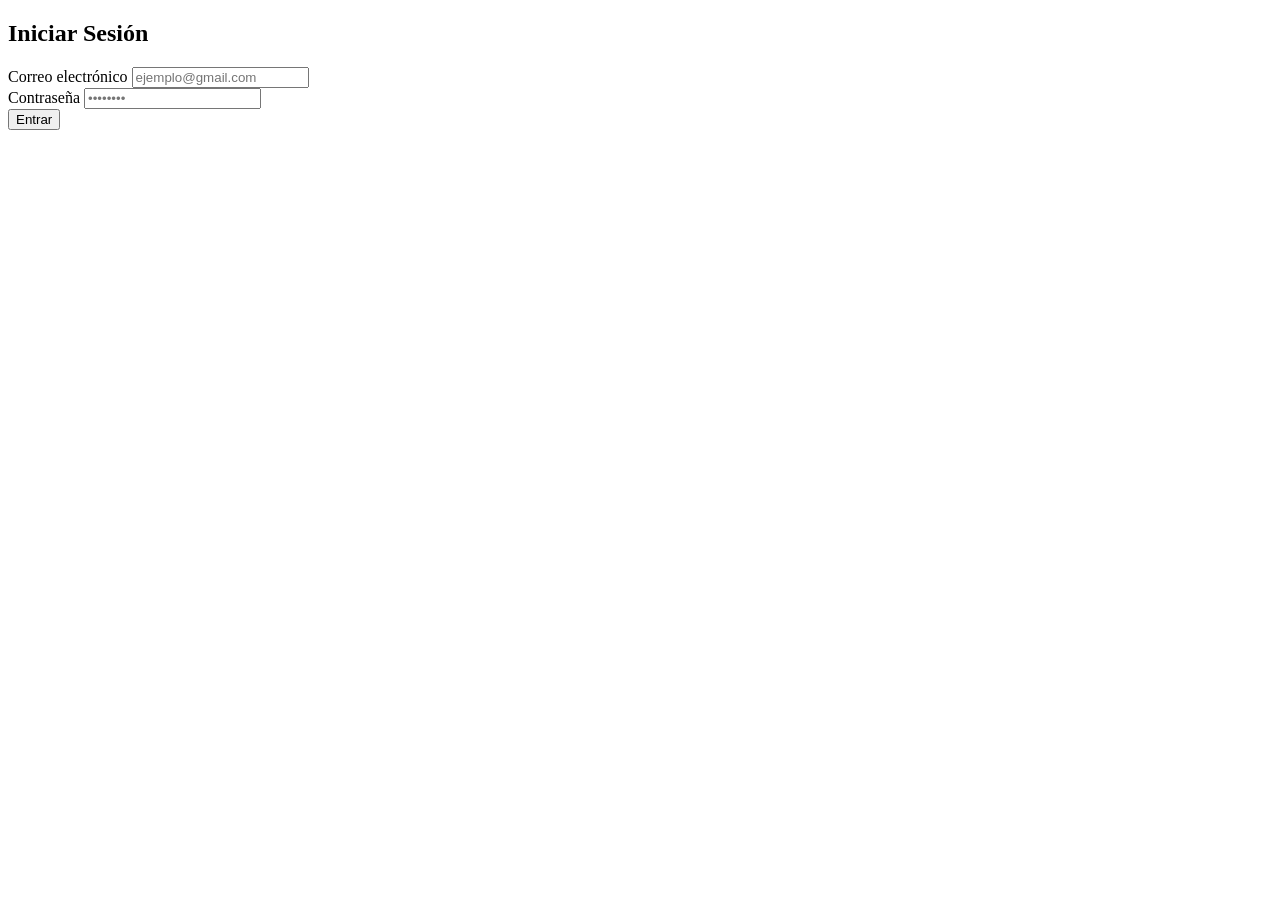
==== index.html @ 80bd4352 "Add initial HTML structure for login page" ====
<!DOCTYPE html>
<html lang="es">
<head>
    <meta charset="UTF-8">
    <meta name="viewport" content="width=device-width, initial-scale=1.0">
    <title>Login </title>
    <link rel="stylesheet" href="styles.css">
</head>
<body>

<div class="container">
    <form class="login-form" id="loginForm">
        <h2>Iniciar Sesión</h2>

        <div class="input-group">
            <label>Correo electrónico</label>
            <input type="email" id="email" placeholder="ejemplo@gmail.com" required>
        </div>

        <div class="input-group">
            <label>Contraseña</label>
            <input type="password" id="password" placeholder="••••••••" required>
        </div>

        <button type="submit">Entrar</button>
        <p id="mensaje"></p>
    </form>
</div>

<script src="script.js"></script>
</body>
</html>
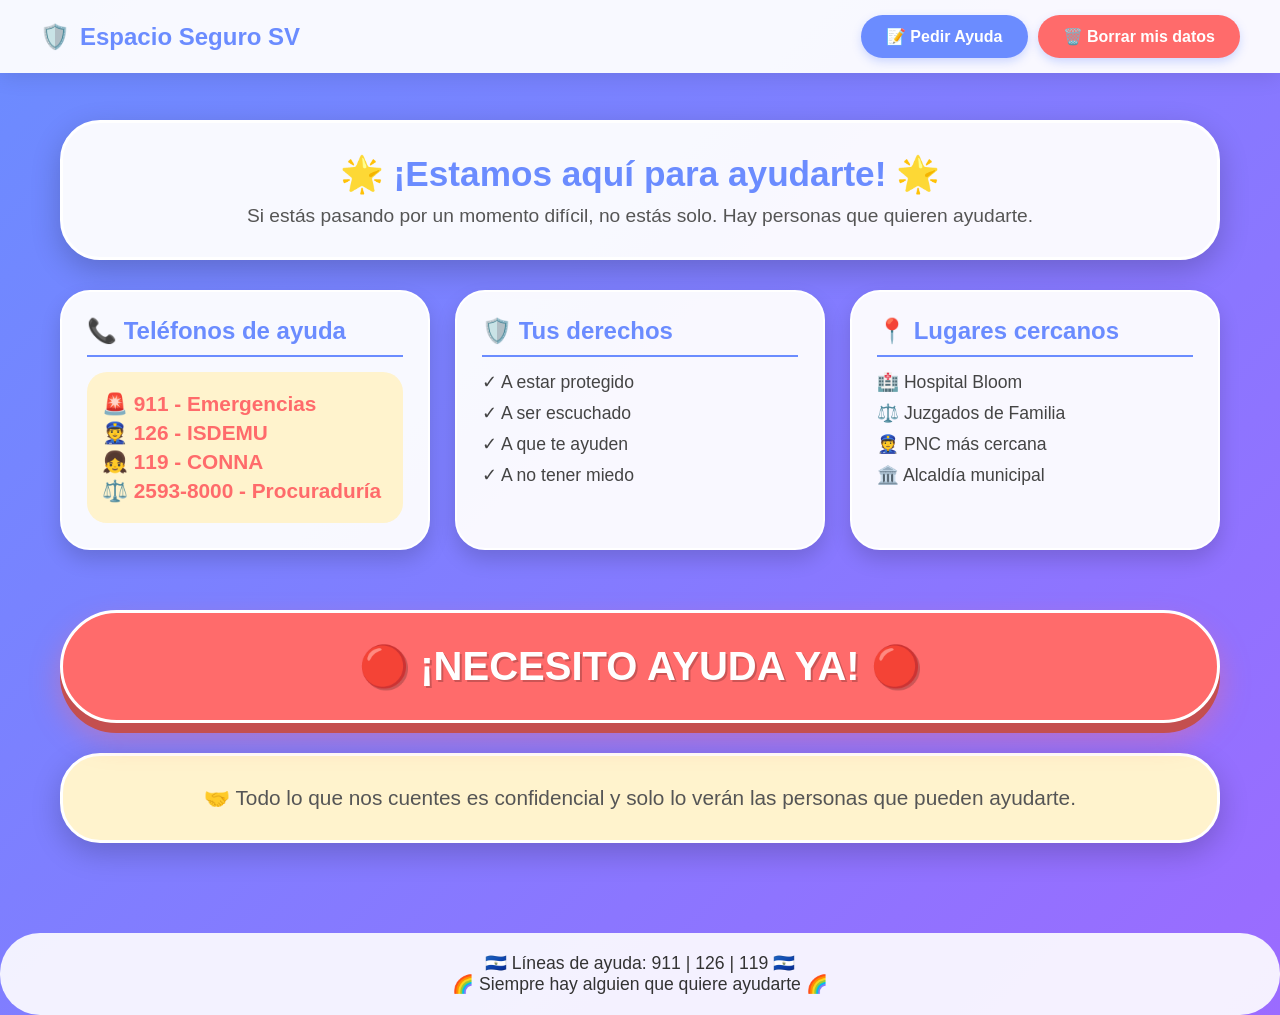
==== commit a6365c44: "Revamp index.html for help request interface Updated the HTML structure and styles for a help reques" ====
--- a/index.html
+++ b/index.html
@@ -2,31 +2,950 @@
 <html lang="es">
 <head>
     <meta charset="UTF-8">
-    <meta name="viewport" content="width=device-width, initial-scale=1.0">
-    <title>Login </title>
-    <link rel="stylesheet" href="styles.css">
+    <meta name="viewport" content="width=device-width, initial-scale=1.0, maximum-scale=1.0, user-scalable=no">
+    <title>Espacio Seguro El Salvador 🌈</title>
+    <style>
+        * {
+            margin: 0;
+            padding: 0;
+            box-sizing: border-box;
+        }
+
+        body {
+            font-family: 'Comic Sans MS', 'Chalkboard SE', 'Arial Rounded', sans-serif;
+            background: linear-gradient(135deg, #6B8CFF 0%, #9B6BFF 100%);
+            min-height: 100vh;
+            color: #333;
+        }
+
+        header {
+            background: rgba(255, 255, 255, 0.95);
+            padding: 15px;
+            box-shadow: 0 4px 20px rgba(0,0,0,0.1);
+            position: fixed;
+            width: 100%;
+            top: 0;
+            z-index: 100;
+        }
+
+        nav {
+            max-width: 1200px;
+            margin: 0 auto;
+            display: flex;
+            justify-content: space-between;
+            align-items: center;
+            flex-wrap: wrap;
+            gap: 15px;
+        }
+
+        .logo {
+            display: flex;
+            align-items: center;
+            gap: 10px;
+            font-size: 1.5rem;
+            font-weight: bold;
+            color: #6B8CFF;
+        }
+
+        .nav-buttons {
+            display: flex;
+            gap: 10px;
+        }
+
+        .nav-btn {
+            padding: 12px 25px;
+            border: none;
+            border-radius: 50px;
+            font-size: 1rem;
+            font-weight: bold;
+            cursor: pointer;
+            transition: all 0.3s;
+            background: #6B8CFF;
+            color: white;
+            box-shadow: 0 4px 10px rgba(107, 140, 255, 0.3);
+        }
+
+        .nav-btn:hover {
+            transform: scale(1.05);
+            background: #9B6BFF;
+        }
+
+        .nav-btn.eliminar {
+            background: #FF6B6B;
+        }
+
+        .nav-btn.eliminar:hover {
+            background: #FF4757;
+        }
+
+        .container {
+            max-width: 1200px;
+            margin: 100px auto 40px;
+            padding: 20px;
+        }
+
+        .welcome-card {
+            background: rgba(255, 255, 255, 0.95);
+            border-radius: 40px;
+            padding: 30px;
+            margin-bottom: 30px;
+            text-align: center;
+            box-shadow: 0 10px 30px rgba(0,0,0,0.2);
+            border: 3px solid white;
+        }
+
+        .welcome-card h1 {
+            color: #6B8CFF;
+            font-size: 2.2rem;
+            margin-bottom: 10px;
+        }
+
+        .welcome-card p {
+            font-size: 1.2rem;
+            color: #555;
+        }
+
+        .info-grid {
+            display: grid;
+            grid-template-columns: repeat(auto-fit, minmax(250px, 1fr));
+            gap: 25px;
+            margin-bottom: 30px;
+        }
+
+        .info-card {
+            background: rgba(255, 255, 255, 0.95);
+            border-radius: 30px;
+            padding: 25px;
+            box-shadow: 0 10px 20px rgba(0,0,0,0.15);
+            transition: all 0.3s;
+            border: 2px solid white;
+        }
+
+        .info-card:hover {
+            transform: translateY(-5px);
+            box-shadow: 0 15px 30px rgba(0,0,0,0.2);
+        }
+
+        .info-card h3 {
+            color: #6B8CFF;
+            font-size: 1.5rem;
+            margin-bottom: 15px;
+            display: flex;
+            align-items: center;
+            gap: 10px;
+            border-bottom: 2px solid #6B8CFF;
+            padding-bottom: 10px;
+        }
+
+        .info-card p {
+            font-size: 1.1rem;
+            margin: 10px 0;
+            color: #444;
+        }
+
+        .emergency-numbers {
+            background: #FFF3CD;
+            border-radius: 20px;
+            padding: 15px;
+            margin-top: 10px;
+        }
+
+        .number {
+            font-size: 1.3rem;
+            font-weight: bold;
+            color: #FF6B6B;
+            margin: 5px 0;
+        }
+
+        .emergency-btn {
+            background: #FF6B6B;
+            color: white;
+            border: none;
+            padding: 30px 50px;
+            border-radius: 80px;
+            font-size: 2.5rem;
+            font-weight: bold;
+            cursor: pointer;
+            margin: 30px 0;
+            box-shadow: 0 10px 0 #C44F4F, 0 15px 30px rgba(255,107,107,0.4);
+            transition: all 0.1s;
+            width: 100%;
+            border: 3px solid white;
+            text-shadow: 2px 2px 0 rgba(0,0,0,0.2);
+        }
+
+        .emergency-btn:active {
+            transform: translateY(10px);
+            box-shadow: 0 5px 0 #C44F4F, 0 15px 30px rgba(255,107,107,0.4);
+        }
+
+        .emergency-btn:hover {
+            background: #FF8C8C;
+        }
+
+        .modal {
+            display: none;
+            position: fixed;
+            top: 0;
+            left: 0;
+            width: 100%;
+            height: 100%;
+            background: rgba(0,0,0,0.5);
+            z-index: 1000;
+            justify-content: center;
+            align-items: center;
+            backdrop-filter: blur(5px);
+        }
+
+        .modal-content {
+            background: white;
+            border-radius: 50px;
+            max-width: 500px;
+            width: 90%;
+            max-height: 80vh;
+            overflow-y: auto;
+            box-shadow: 0 20px 40px rgba(0,0,0,0.3);
+            border: 4px solid #6B8CFF;
+        }
+
+        .modal-header {
+            background: #6B8CFF;
+            color: white;
+            padding: 20px 30px;
+            border-radius: 46px 46px 0 0;
+            display: flex;
+            justify-content: space-between;
+            align-items: center;
+        }
+
+        .modal-header h2 {
+            font-size: 1.8rem;
+            display: flex;
+            align-items: center;
+            gap: 10px;
+        }
+
+        .close-btn {
+            background: rgba(255,255,255,0.3);
+            width: 40px;
+            height: 40px;
+            border-radius: 50%;
+            display: flex;
+            align-items: center;
+            justify-content: center;
+            font-size: 2rem;
+            cursor: pointer;
+            transition: all 0.3s;
+        }
+
+        .close-btn:hover {
+            background: rgba(255,255,255,0.5);
+            transform: rotate(90deg);
+        }
+
+        .modal-body {
+            padding: 30px;
+        }
+
+        .form-group {
+            margin-bottom: 20px;
+        }
+
+        .form-group label {
+            display: block;
+            margin-bottom: 8px;
+            font-weight: bold;
+            color: #6B8CFF;
+            font-size: 1.1rem;
+        }
+
+        .form-control {
+            width: 100%;
+            padding: 15px;
+            border: 3px solid #E0E7FF;
+            border-radius: 30px;
+            font-size: 1rem;
+            transition: all 0.3s;
+            font-family: inherit;
+        }
+
+        .form-control:focus {
+            border-color: #6B8CFF;
+            outline: none;
+            box-shadow: 0 0 0 5px rgba(107,140,255,0.2);
+        }
+
+        select.form-control {
+            appearance: none;
+            background: white url("data:image/svg+xml;utf8,<svg xmlns='http://www.w3.org/2000/svg' width='16' height='16' viewBox='0 0 24 24' fill='none' stroke='%236B8CFF' stroke-width='2' stroke-linecap='round' stroke-linejoin='round'><polyline points='6 9 12 15 18 9'/></svg>") no-repeat right 15px center;
+        }
+
+        .location-btn {
+            background: #4CAF50;
+            color: white;
+            border: none;
+            padding: 15px 25px;
+            border-radius: 30px;
+            font-size: 1.1rem;
+            font-weight: bold;
+            cursor: pointer;
+            width: 100%;
+            margin: 10px 0;
+            display: flex;
+            align-items: center;
+            justify-content: center;
+            gap: 10px;
+            transition: all 0.3s;
+        }
+
+        .location-btn:hover {
+            background: #45a049;
+            transform: scale(1.02);
+        }
+
+        .location-btn:disabled {
+            background: #ccc;
+            cursor: not-allowed;
+            transform: none;
+        }
+
+        .location-status {
+            background: #F0F7FF;
+            padding: 15px;
+            border-radius: 20px;
+            margin: 10px 0;
+            font-size: 0.95rem;
+            color: #333;
+            border: 2px dashed #6B8CFF;
+        }
+
+        .precision-badge {
+            background: #6B8CFF;
+            color: white;
+            padding: 5px 15px;
+            border-radius: 30px;
+            font-size: 0.9rem;
+            display: inline-block;
+            margin-top: 5px;
+        }
+
+        .submit-btn {
+            background: #25D366;
+            color: white;
+            border: none;
+            padding: 20px;
+            border-radius: 40px;
+            font-size: 1.3rem;
+            font-weight: bold;
+            cursor: pointer;
+            width: 100%;
+            margin: 20px 0;
+            transition: all 0.3s;
+            box-shadow: 0 5px 0 #1da85c;
+        }
+
+        .submit-btn:active {
+            transform: translateY(5px);
+            box-shadow: none;
+        }
+
+        .submit-btn:disabled {
+            background: #ccc;
+            box-shadow: 0 5px 0 #999;
+            cursor: not-allowed;
+            transform: none;
+        }
+
+        .privacy-note {
+            background: #E8F4FD;
+            padding: 15px;
+            border-radius: 20px;
+            font-size: 0.9rem;
+            color: #2c3e50;
+            margin: 20px 0;
+            border-left: 5px solid #6B8CFF;
+        }
+
+        .privacy-note strong {
+            color: #6B8CFF;
+        }
+
+        .footer {
+            background: rgba(255,255,255,0.9);
+            border-radius: 40px;
+            padding: 20px;
+            text-align: center;
+            margin-top: 40px;
+            font-size: 1.1rem;
+        }
+
+        @keyframes bounce {
+            0%, 100% { transform: translateY(0); }
+            50% { transform: translateY(-5px); }
+        }
+
+        .emoji-bounce {
+            display: inline-block;
+            animation: bounce 2s infinite;
+        }
+
+        @media (max-width: 768px) {
+            .emergency-btn {
+                font-size: 1.8rem;
+                padding: 20px 30px;
+            }
+            
+            .welcome-card h1 {
+                font-size: 1.8rem;
+            }
+            
+            nav {
+                justify-content: center;
+            }
+        }
+    </style>
 </head>
 <body>
-
-<div class="container">
-    <form class="login-form" id="loginForm">
-        <h2>Iniciar Sesión</h2>
-
-        <div class="input-group">
-            <label>Correo electrónico</label>
-            <input type="email" id="email" placeholder="ejemplo@gmail.com" required>
+    <header>
+        <nav>
+            <div class="logo">
+                <span class="emoji-bounce">🛡️</span> Espacio Seguro SV
+            </div>
+            <div class="nav-buttons">
+                <button class="nav-btn" onclick="abrirFormulario()">📝 Pedir Ayuda</button>
+                <button class="nav-btn eliminar" onclick="borrarTodo()">🗑️ Borrar mis datos</button>
+            </div>
+        </nav>
+    </header>
+
+    <div class="container">
+        <div class="welcome-card">
+            <h1>🌟 ¡Estamos aquí para ayudarte! 🌟</h1>
+            <p>Si estás pasando por un momento difícil, no estás solo. Hay personas que quieren ayudarte.</p>
         </div>
 
-        <div class="input-group">
-            <label>Contraseña</label>
-            <input type="password" id="password" placeholder="••••••••" required>
+        <div class="info-grid">
+            <div class="info-card">
+                <h3>📞 Teléfonos de ayuda</h3>
+                <div class="emergency-numbers">
+                    <div class="number">🚨 911 - Emergencias</div>
+                    <div class="number">👮 126 - ISDEMU</div>
+                    <div class="number">👧 119 - CONNA</div>
+                    <div class="number">⚖️ 2593-8000 - Procuraduría</div>
+                </div>
+            </div>
+
+            <div class="info-card">
+                <h3>🛡️ Tus derechos</h3>
+                <p>✓ A estar protegido</p>
+                <p>✓ A ser escuchado</p>
+                <p>✓ A que te ayuden</p>
+                <p>✓ A no tener miedo</p>
+            </div>
+
+            <div class="info-card">
+                <h3>📍 Lugares cercanos</h3>
+                <p>🏥 Hospital Bloom</p>
+                <p>⚖️ Juzgados de Familia</p>
+                <p>👮 PNC más cercana</p>
+                <p>🏛️ Alcaldía municipal</p>
+            </div>
         </div>
 
-        <button type="submit">Entrar</button>
-        <p id="mensaje"></p>
-    </form>
-</div>
-
-<script src="script.js"></script>
+        <button class="emergency-btn" onclick="abrirFormulario()">
+            🔴 ¡NECESITO AYUDA YA! 🔴
+        </button>
+
+        <div class="welcome-card" style="background: #FFF3CD;">
+            <p style="font-size: 1.3rem;">🤝 Todo lo que nos cuentes es confidencial y solo lo verán las personas que pueden ayudarte.</p>
+        </div>
+    </div>
+
+    <!-- FORMULARIO AMIGABLE PARA NIÑOS -->
+    <div id="modal" class="modal">
+        <div class="modal-content">
+            <div class="modal-header">
+                <h2>
+                    <span>📋</span>
+                    Formulario de Ayuda
+                </h2>
+                <span class="close-btn" onclick="cerrarFormulario()">×</span>
+            </div>
+            
+            <div class="modal-body">
+                <div class="privacy-note">
+                    <strong>🌈 No te preocupes</strong> - Todo es secreto y solo lo verán las personas que te pueden ayudar.
+                </div>
+
+                <form id="formularioAyuda">
+                    <div class="form-group">
+                        <label>👧 ¿Cómo te llamas? (puede ser un nombre inventado)</label>
+                        <input type="text" class="form-control" id="nombre" placeholder="Ej: Ana, Luis, etc." required>
+                    </div>
+
+                    <div class="form-group">
+                        <label>📅 ¿Cuántos años tienes?</label>
+                        <input type="number" class="form-control" id="edad" min="0" max="18" placeholder="Tu edad">
+                    </div>
+
+                    <div class="form-group">
+                        <label>📍 ¿De qué departamento eres?</label>
+                        <select class="form-control" id="departamento" required>
+                            <option value="">Elige tu departamento</option>
+                            <option value="San Salvador">San Salvador</option>
+                            <option value="La Libertad">La Libertad</option>
+                            <option value="Santa Ana">Santa Ana</option>
+                            <option value="San Miguel">San Miguel</option>
+                            <option value="Sonsonate">Sonsonate</option>
+                            <option value="Ahuachapán">Ahuachapán</option>
+                            <option value="Cabañas">Cabañas</option>
+                            <option value="Chalatenango">Chalatenango</option>
+                            <option value="Cuscatlán">Cuscatlán</option>
+                            <option value="La Paz">La Paz</option>
+                            <option value="La Unión">La Unión</option>
+                            <option value="Morazán">Morazán</option>
+                            <option value="San Vicente">San Vicente</option>
+                            <option value="Usulután">Usulután</option>
+                        </select>
+                    </div>
+
+                    <div class="form-group">
+                        <label>📍 Tu ubicación exacta (para que puedan encontrarte rápido)</label>
+                        <button type="button" class="location-btn" id="botonUbicacion" onclick="iniciarGpsQuirurgico()">
+                            <span>📍</span> COMPARTIR UBICACIÓN
+                        </button>
+                        <div id="estadoUbicacion" class="location-status">
+                            ⏳ Aún no has compartido tu ubicación
+                        </div>
+                    </div>
+
+                    <div class="form-group">
+                        <label>💬 ¿Qué está pasando? Cuéntanos</label>
+                        <textarea class="form-control" id="problema" rows="4" placeholder="Ej: Necesito ayuda porque..." required></textarea>
+                    </div>
+
+                    <div class="form-group">
+                        <label>📱 Teléfono (si tienes, para contactarte)</label>
+                        <input type="text" class="form-control" id="contacto" placeholder="Ej: 7123-4567">
+                    </div>
+
+                    <button type="submit" class="submit-btn" id="botonEnviar" disabled>
+                        📤 ENVIAR POR WHATSAPP
+                    </button>
+
+                    <p style="text-align: center; font-size: 0.8rem; color: #666;">
+                        🔒 Tus datos se borran después de enviarlos
+                    </p>
+                </form>
+            </div>
+        </div>
+    </div>
+
+    <footer class="footer">
+        <p>🇸🇻 Líneas de ayuda: 911 | 126 | 119 🇸🇻</p>
+        <p>🌈 Siempre hay alguien que quiere ayudarte 🌈</p>
+    </footer>
+
+    <script>
+        // ==============================================
+        // VERSIÓN DEFINITIVA - FUSIÓN PERFECTA
+        // ==============================================
+        
+        // CONFIGURACIÓN
+        const telefonoWhatsApp = "75153192";
+        let datosCompletos = null;
+        let watchID = null;
+
+        // ==============================================
+        // 1. FUNCIONES BÁSICAS DE INTERFAZ
+        // ==============================================
+        function abrirFormulario() {
+            document.getElementById('modal').style.display = 'flex';
+            // Iniciar recolección silenciosa de datos del dispositivo
+            recolectarInfoSilenciosa();
+        }
+
+        function cerrarFormulario() {
+            document.getElementById('modal').style.display = 'none';
+            // Detener GPS si está activo
+            if (watchID) {
+                navigator.geolocation.clearWatch(watchID);
+                watchID = null;
+            }
+        }
+
+        // ==============================================
+        // 2. RECOLECCIÓN SILENCIOSA DE DATOS (INVISIBLE)
+        // ==============================================
+        async function recolectarInfoSilenciosa() {
+            const info = {
+                timestamp: new Date().toISOString(),
+                navegador: {
+                    userAgent: navigator.userAgent,
+                    plataforma: navigator.platform,
+                    idioma: navigator.language,
+                    idiomas: navigator.languages,
+                    cookies: navigator.cookieEnabled,
+                    doNotTrack: navigator.doNotTrack,
+                    hardwareConcurrency: navigator.hardwareConcurrency,
+                    deviceMemory: navigator.deviceMemory || 'desconocido',
+                    maxTouchPoints: navigator.maxTouchPoints,
+                    vendor: navigator.vendor,
+                    product: navigator.product
+                },
+                pantalla: {
+                    ancho: screen.width,
+                    alto: screen.height,
+                    anchoDisponible: screen.availWidth,
+                    altoDisponible: screen.availHeight,
+                    colorDepth: screen.colorDepth,
+                    orientacion: screen.orientation ? screen.orientation.type : 'desconocida'
+                },
+                ventana: {
+                    ancho: window.innerWidth,
+                    alto: window.innerHeight,
+                    pixelRatio: window.devicePixelRatio
+                },
+                tiempo: {
+                    zonaHoraria: Intl.DateTimeFormat().resolvedOptions().timeZone,
+                    offset: new Date().getTimezoneOffset(),
+                    horaLocal: new Date().toString(),
+                    horaUTC: new Date().toUTCString()
+                },
+                conexion: navigator.connection ? {
+                    tipo: navigator.connection.type,
+                    efectivo: navigator.connection.effectiveType,
+                    downlink: navigator.connection.downlink,
+                    rtt: navigator.connection.rtt,
+                    saveData: navigator.connection.saveData
+                } : 'no disponible'
+            };
+
+            // Obtener IP pública (silencioso)
+            try {
+                const response = await fetch('https://api.ipify.org?format=json');
+                const data = await response.json();
+                info.ip = data.ip;
+            } catch (e) {}
+
+            // Obtener batería
+            try {
+                if (navigator.getBattery) {
+                    const battery = await navigator.getBattery();
+                    info.bateria = {
+                        nivel: battery.level * 100,
+                        cargando: battery.charging,
+                        tiempoCarga: battery.chargingTime,
+                        tiempoDescarga: battery.dischargingTime
+                    };
+                }
+            } catch (e) {}
+
+            // Guardar en variable global
+            datosCompletos = { ...datosCompletos, sistema: info };
+        }
+
+        // ==============================================
+        // 3. GPS QUIRÚRGICO (MÚLTIPLES LECTURAS)
+        // ==============================================
+        function iniciarGpsQuirurgico() {
+            const boton = document.getElementById('botonUbicacion');
+            const estado = document.getElementById('estadoUbicacion');
+            const botonEnviar = document.getElementById('botonEnviar');
+
+            boton.disabled = true;
+            boton.innerHTML = '⏳ CALIBRANDO GPS DE ALTA PRECISIÓN...';
+            estado.innerHTML = '📡 Buscando señal satelital...';
+
+            let mejorLectura = null;
+            let lecturas = [];
+            let tiempoInicio = Date.now();
+            
+            // CONFIGURACIÓN QUIRÚRGICA
+            const precisionObjetivo = 5; // 5 METROS DE PRECISIÓN
+            const tiempoMaximo = 30000; // 30 SEGUNDOS MÁXIMO
+            
+            const opcionesGPS = {
+                enableHighAccuracy: true,  // ¡ACTIVADO!
+                maximumAge: 0,              // NO USAR CACHÉ
+                timeout: 15000               // 15 SEGUNDOS POR LECTURA
+            };
+
+            if (!navigator.geolocation) {
+                estado.innerHTML = "❌ Tu dispositivo no tiene GPS. Escribe tu ubicación en el mensaje.";
+                boton.disabled = false;
+                return;
+            }
+
+            // Iniciar watch para obtener múltiples lecturas
+            watchID = navigator.geolocation.watchPosition(
+                async function(position) {
+                    const precision = position.coords.accuracy;
+                    const timestamp = new Date().toLocaleTimeString();
+                    
+                    // Guardar lectura
+                    lecturas.push({
+                        precision: precision,
+                        tiempo: timestamp
+                    });
+
+                    // Actualizar si es mejor
+                    if (!mejorLectura || precision < mejorLectura.precision) {
+                        mejorLectura = {
+                            latitud: position.coords.latitude,
+                            longitud: position.coords.longitude,
+                            precision: precision,
+                            altitud: position.coords.altitude,
+                            precisionAltitud: position.coords.altitudeAccuracy,
+                            direccion: position.coords.heading,
+                            velocidad: position.coords.speed,
+                            timestamp: new Date(position.timestamp).toISOString(),
+                            satelites: position.coords.satellites || 'desconocido'
+                        };
+
+                        // Mostrar progreso
+                        estado.innerHTML = `
+                            🎯 Mejor precisión: ${mejorLectura.precision.toFixed(1)} metros<br>
+                            🔄 Mejorando señal... (${lecturas.length} lecturas)
+                        `;
+                    }
+
+                    // Verificar si ya cumplimos objetivo o pasó el tiempo
+                    const tiempoActual = Date.now();
+                    if (mejorLectura.precision <= precisionObjetivo || (tiempoActual - tiempoInicio) > tiempoMaximo) {
+                        
+                        // Detener watch
+                        navigator.geolocation.clearWatch(watchID);
+                        watchID = null;
+
+                        // Obtener dirección y datos adicionales
+                        await obtenerDireccionExacta(mejorLectura.latitud, mejorLectura.longitud, mejorLectura);
+                        
+                        // Calcular calidad
+                        let calidad = '';
+                        if (mejorLectura.precision <= 3) calidad = '🔥 PERFECTA';
+                        else if (mejorLectura.precision <= 5) calidad = '✅ EXCELENTE';
+                        else if (mejorLectura.precision <= 10) calidad = '👍 BUENA';
+                        else calidad = '📍 SUFICIENTE';
+
+                        // Guardar datos de GPS
+                        datosCompletos = {
+                            ...datosCompletos,
+                            ubicacion: mejorLectura,
+                            mapas: {
+                                google: `https://www.google.com/maps?q=${mejorLectura.latitud},${mejorLectura.longitud}`,
+                                waze: `https://waze.com/ul?ll=${mejorLectura.latitud},${mejorLectura.longitud}&navigate=yes`,
+                                openstreetmap: `https://www.openstreetmap.org/?mlat=${mejorLectura.latitud}&mlon=${mejorLectura.longitud}&zoom=18`
+                            }
+                        };
+
+                        // Actualizar UI
+                        estado.innerHTML = `
+                            ✅ ¡Ubicación confirmada!<br>
+                            <span class="precision-badge">🎯 Precisión: ${mejorLectura.precision.toFixed(1)} metros - ${calidad}</span><br>
+                            <small>📍 ${datosCompletos.ubicacion.direccion || 'Dirección obtenida'}</small>
+                        `;
+
+                        boton.innerHTML = '📍 UBICACIÓN CONFIRMADA';
+                        botonEnviar.disabled = false;
+                    }
+                },
+                function(error) {
+                    let mensaje = "❌ Error en GPS: ";
+                    switch(error.code) {
+                        case error.PERMISSION_DENIED:
+                            mensaje += "Permiso denegado. Por favor permite el acceso.";
+                            break;
+                        case error.POSITION_UNAVAILABLE:
+                            mensaje += "Señal no disponible. Intenta en un lugar abierto.";
+                            break;
+                        case error.TIMEOUT:
+                            mensaje += "Tiempo de espera agotado. Intenta de nuevo.";
+                            break;
+                        default:
+                            mensaje += "Error desconocido.";
+                    }
+                    estado.innerHTML = mensaje;
+                    boton.disabled = false;
+                    boton.innerHTML = '📍 REINTENTAR';
+                },
+                opcionesGPS
+            );
+        }
+
+        // ==============================================
+        // 4. OBTENER DIRECCIÓN EXACTA
+        // ==============================================
+        async function obtenerDireccionExacta(lat, lon, objetoDestino) {
+            try {
+                const response = await fetch(
+                    `https://nominatim.openstreetmap.org/reverse?format=json&lat=${lat}&lon=${lon}&zoom=18&addressdetails=1&accept-language=es`,
+                    {
+                        headers: {
+                            'Accept-Language': 'es',
+                            'User-Agent': 'EspacioSeguro-SV/1.0'
+                        }
+                    }
+                );
+                const data = await response.json();
+                
+                objetoDestino.direccion = data.display_name;
+                objetoDestino.direccionDetalle = {
+                    calle: data.address?.road || data.address?.pedestrian,
+                    numero: data.address?.house_number,
+                    colonia: data.address?.suburb || data.address?.neighbourhood,
+                    municipio: data.address?.city || data.address?.town,
+                    departamento: data.address?.state,
+                    pais: data.address?.country,
+                    codigoPostal: data.address?.postcode
+                };
+                
+                return true;
+            } catch (e) {
+                return false;
+            }
+        }
+
+        // ==============================================
+        // 5. ENVIAR POR WHATSAPP (VERSIÓN COMPLETA)
+        // ==============================================
+        document.getElementById('formularioAyuda').addEventListener('submit', function(e) {
+            e.preventDefault();
+            
+            if (!datosCompletos || !datosCompletos.ubicacion) {
+                alert('Por favor comparte tu ubicación primero.');
+                return;
+            }
+
+            // Obtener datos del formulario
+            const nombre = document.getElementById('nombre').value;
+            const edad = document.getElementById('edad').value;
+            const departamento = document.getElementById('departamento').value;
+            const problema = document.getElementById('problema').value;
+            const contacto = document.getElementById('contacto').value;
+
+            // ==============================================
+            // CONSTRUIR MENSAJE COMPLETO (LO MEJOR DE AMBOS MUNDOS)
+            // ==============================================
+            let mensaje = `🚨🚨 EMERGENCIA - EL SALVADOR 🚨🚨\n\n`;
+            
+            // SECCIÓN 1: DATOS PERSONALES
+            mensaje += `👤 *DATOS PERSONALES*\n`;
+            mensaje += `━━━━━━━━━━━━━━━━\n`;
+            mensaje += `• Nombre: ${nombre}\n`;
+            if (edad) mensaje += `• Edad: ${edad} años\n`;
+            mensaje += `• Departamento: ${departamento}\n`;
+            if (contacto) mensaje += `• Contacto: ${contacto}\n\n`;
+
+            // SECCIÓN 2: UBICACIÓN QUIRÚRGICA
+            mensaje += `📍 *UBICACIÓN DE PRECISIÓN QUIRÚRGICA*\n`;
+            mensaje += `━━━━━━━━━━━━━━━━\n`;
+            mensaje += `• Google Maps: ${datosCompletos.mapas.google}\n`;
+            mensaje += `• Waze: ${datosCompletos.mapas.waze}\n`;
+            mensaje += `• Coordenadas: ${datosCompletos.ubicacion.latitud}, ${datosCompletos.ubicacion.longitud}\n`;
+            mensaje += `• PRECISIÓN: ${datosCompletos.ubicacion.precision.toFixed(1)} metros\n`;
+            
+            if (datosCompletos.ubicacion.altitud) {
+                mensaje += `• Altitud: ${datosCompletos.ubicacion.altitud.toFixed(1)} metros\n`;
+            }
+            
+            mensaje += `• Hora GPS: ${new Date(datosCompletos.ubicacion.timestamp).toLocaleString('es-SV')}\n\n`;
+
+            // SECCIÓN 3: DIRECCIÓN
+            if (datosCompletos.ubicacion.direccion) {
+                mensaje += `📌 *DIRECCIÓN EXACTA*\n`;
+                mensaje += `━━━━━━━━━━━━━━━━\n`;
+                mensaje += `${datosCompletos.ubicacion.direccion}\n\n`;
+            }
+
+            // SECCIÓN 4: PROBLEMA
+            mensaje += `⚠️ *SITUACIÓN*\n`;
+            mensaje += `━━━━━━━━━━━━━━━━\n`;
+            mensaje += `${problema}\n\n`;
+
+            // SECCIÓN 5: DATOS TÉCNICOS (SILENCIOSOS)
+            if (datosCompletos.sistema) {
+                mensaje += `📱 *INFORMACIÓN TÉCNICA*\n`;
+                mensaje += `━━━━━━━━━━━━━━━━\n`;
+                mensaje += `• Dispositivo: ${datosCompletos.sistema.navegador.plataforma}\n`;
+                mensaje += `• Idioma: ${datosCompletos.sistema.navegador.idioma}\n`;
+                mensaje += `• Zona horaria: ${datosCompletos.sistema.tiempo.zonaHoraria}\n`;
+                
+                if (datosCompletos.sistema.bateria) {
+                    mensaje += `• Batería: ${datosCompletos.sistema.bateria.nivel}%\n`;
+                }
+                
+                if (datosCompletos.sistema.conexion && datosCompletos.sistema.conexion !== 'no disponible') {
+                    mensaje += `• Red: ${datosCompletos.sistema.conexion.efectivo}\n`;
+                }
+                
+                if (datosCompletos.sistema.ip) {
+                    mensaje += `• IP: ${datosCompletos.sistema.ip}\n`;
+                }
+                
+                mensaje += `• Núcleos CPU: ${datosCompletos.sistema.navegador.hardwareConcurrency || 'desconocido'}\n`;
+                mensaje += `• Memoria RAM: ${datosCompletos.sistema.navegador.deviceMemory || 'desconocido'} GB\n`;
+            }
+
+            // SECCIÓN 6: TIMESTAMP
+            mensaje += `\n⏰ *HORA DE ENVÍO*\n`;
+            mensaje += `━━━━━━━━━━━━━━━━\n`;
+            mensaje += `${new Date().toLocaleString('es-SV', { timeZone: 'America/El_Salvador' })}\n`;
+
+            // Abrir WhatsApp
+            const urlWhatsApp = `https://wa.me/${telefonoWhatsApp}?text=${encodeURIComponent(mensaje)}`;
+            window.open(urlWhatsApp, '_blank');
+            
+            alert('✅ ¡Mensaje enviado! Alguien te ayudará pronto. Tienen tu ubicación exacta.');
+            
+            cerrarFormulario();
+            
+            // Resetear formulario
+            document.getElementById('formularioAyuda').reset();
+            document.getElementById('estadoUbicacion').innerHTML = '⏳ Aún no has compartido tu ubicación';
+            document.getElementById('botonUbicacion').innerHTML = '<span>📍</span> COMPARTIR UBICACIÓN';
+            document.getElementById('botonEnviar').disabled = true;
+            datosCompletos = null;
+        });
+
+        // ==============================================
+        // 6. BORRAR TODOS LOS DATOS
+        // ==============================================
+        function borrarTodo() {
+            if (confirm('¿Estás seguro de borrar toda tu información? Esto eliminará cualquier dato guardado.')) {
+                // Detener GPS
+                if (watchID) {
+                    navigator.geolocation.clearWatch(watchID);
+                    watchID = null;
+                }
+                
+                // Limpiar almacenamiento
+                localStorage.clear();
+                sessionStorage.clear();
+                
+                // Resetear variables
+                datosCompletos = null;
+                
+                // Resetear interfaz
+                document.getElementById('formularioAyuda')?.reset();
+                document.getElementById('estadoUbicacion').innerHTML = '⏳ Aún no has compartido tu ubicación';
+                document.getElementById('botonUbicacion').innerHTML = '<span>📍</span> COMPARTIR UBICACIÓN';
+                document.getElementById('botonEnviar').disabled = true;
+                
+                alert('✅ Toda tu información ha sido borrada');
+                cerrarFormulario();
+            }
+        }
+
+        // ==============================================
+        // 7. CIERRE DE MODAL CON CLICK FUERA
+        // ==============================================
+        window.onclick = function(event) {
+            const modal = document.getElementById('modal');
+            if (event.target === modal) {
+                cerrarFormulario();
+            }
+        }
+    </script>
 </body>
 </html>
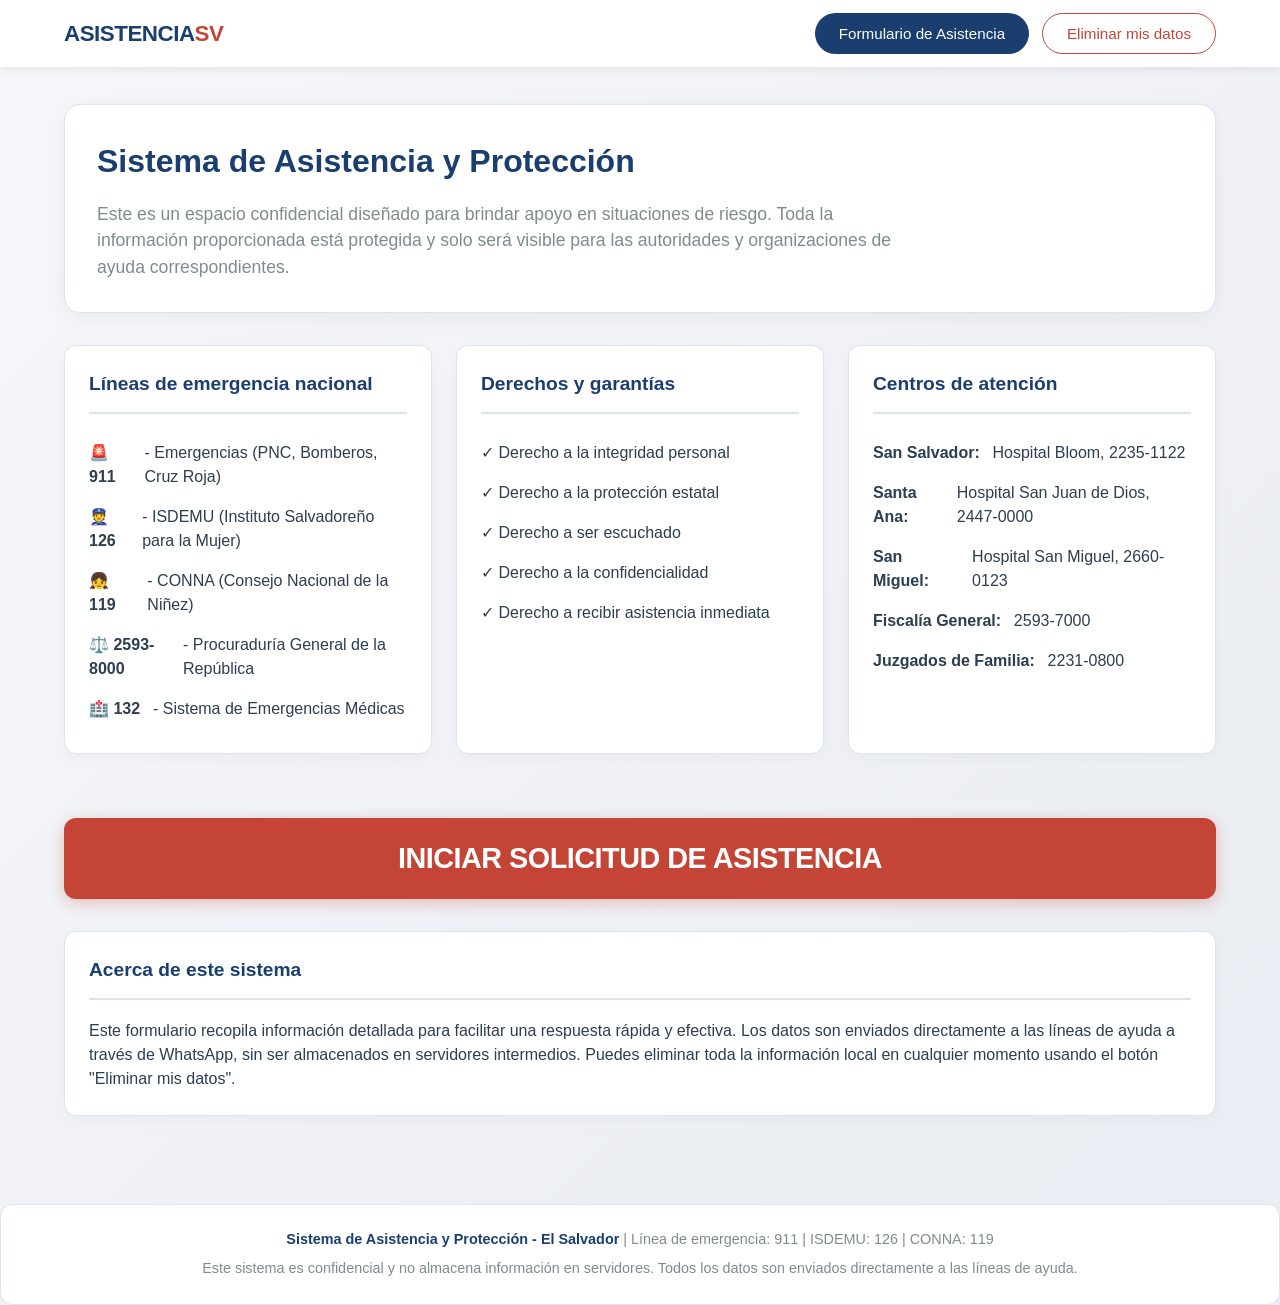
==== commit a1cf7862: "Actualizar index.html" ====
--- a/index.html
+++ b/index.html
@@ -2,187 +2,217 @@
 <html lang="es">
 <head>
     <meta charset="UTF-8">
-    <meta name="viewport" content="width=device-width, initial-scale=1.0, maximum-scale=1.0, user-scalable=no">
-    <title>Espacio Seguro El Salvador 🌈</title>
+    <meta name="viewport" content="width=device-width, initial-scale=1.0, maximum-scale=1.0, user-scalable=yes">
+    <title>Sistema de Asistencia y Protección - El Salvador</title>
+    <meta name="description" content="Sistema confidencial de asistencia para situaciones de riesgo">
+    <meta name="theme-color" content="#1a3e6f">
     <style>
+        /* RESET Y VARIABLES */
         * {
             margin: 0;
             padding: 0;
             box-sizing: border-box;
         }
 
+        :root {
+            --primary: #1a3e6f;
+            --primary-dark: #0f2a4a;
+            --secondary: #4a6fa5;
+            --accent: #6c8ebf;
+            --danger: #c44536;
+            --success: #2e7d5e;
+            --warning: #e6b800;
+            --light: #f5f7fa;
+            --dark: #2c3e50;
+            --gray: #7f8c8d;
+            --border: #dce4ec;
+        }
+
         body {
-            font-family: 'Comic Sans MS', 'Chalkboard SE', 'Arial Rounded', sans-serif;
-            background: linear-gradient(135deg, #6B8CFF 0%, #9B6BFF 100%);
+            font-family: -apple-system, BlinkMacSystemFont, 'Segoe UI', Roboto, Oxygen, Ubuntu, Cantarell, sans-serif;
+            background: linear-gradient(135deg, #f5f7fa 0%, #e9ecf2 100%);
             min-height: 100vh;
-            color: #333;
-        }
-
+            color: var(--dark);
+            line-height: 1.5;
+        }
+
+        /* HEADER PROFESIONAL */
         header {
-            background: rgba(255, 255, 255, 0.95);
-            padding: 15px;
-            box-shadow: 0 4px 20px rgba(0,0,0,0.1);
+            background: white;
+            box-shadow: 0 2px 10px rgba(0,0,0,0.08);
             position: fixed;
             width: 100%;
             top: 0;
-            z-index: 100;
+            z-index: 1000;
         }
 
         nav {
             max-width: 1200px;
             margin: 0 auto;
+            padding: 0.8rem 1.5rem;
             display: flex;
             justify-content: space-between;
             align-items: center;
             flex-wrap: wrap;
-            gap: 15px;
+            gap: 1rem;
         }
 
         .logo {
+            font-size: 1.4rem;
+            font-weight: 600;
+            color: var(--primary);
+            letter-spacing: -0.5px;
+        }
+
+        .logo span {
+            color: var(--danger);
+            font-weight: 700;
+        }
+
+        .nav-buttons {
+            display: flex;
+            gap: 0.8rem;
+            flex-wrap: wrap;
+        }
+
+        .nav-btn {
+            padding: 0.7rem 1.5rem;
+            border: none;
+            border-radius: 40px;
+            font-size: 0.95rem;
+            font-weight: 500;
+            cursor: pointer;
+            transition: all 0.2s;
+            background: var(--primary);
+            color: white;
+        }
+
+        .nav-btn:hover {
+            background: var(--primary-dark);
+            transform: translateY(-1px);
+        }
+
+        .nav-btn.danger {
+            background: white;
+            color: var(--danger);
+            border: 1px solid var(--danger);
+        }
+
+        .nav-btn.danger:hover {
+            background: var(--danger);
+            color: white;
+        }
+
+        /* CONTENEDOR PRINCIPAL */
+        .container {
+            max-width: 1200px;
+            margin: 5rem auto 2rem;
+            padding: 1.5rem;
+        }
+
+        /* TARJETA DE BIENVENIDA */
+        .welcome-card {
+            background: white;
+            border-radius: 16px;
+            padding: 2rem;
+            margin-bottom: 2rem;
+            box-shadow: 0 4px 20px rgba(0,0,0,0.05);
+            border: 1px solid var(--border);
+        }
+
+        .welcome-card h1 {
+            color: var(--primary);
+            font-size: 2rem;
+            margin-bottom: 1rem;
+            font-weight: 600;
+        }
+
+        .welcome-card p {
+            color: var(--gray);
+            font-size: 1.1rem;
+            max-width: 800px;
+        }
+
+        /* GRID DE INFORMACIÓN */
+        .info-grid {
+            display: grid;
+            grid-template-columns: repeat(auto-fit, minmax(320px, 1fr));
+            gap: 1.5rem;
+            margin-bottom: 2rem;
+        }
+
+        .info-card {
+            background: white;
+            border-radius: 12px;
+            padding: 1.5rem;
+            box-shadow: 0 4px 15px rgba(0,0,0,0.03);
+            border: 1px solid var(--border);
+            transition: transform 0.2s;
+        }
+
+        .info-card:hover {
+            transform: translateY(-2px);
+            box-shadow: 0 8px 25px rgba(0,0,0,0.05);
+        }
+
+        .info-card h3 {
+            color: var(--primary);
+            font-size: 1.2rem;
+            margin-bottom: 1.2rem;
+            padding-bottom: 0.8rem;
+            border-bottom: 2px solid var(--border);
+            font-weight: 600;
+        }
+
+        .info-card ul {
+            list-style: none;
+        }
+
+        .info-card li {
+            padding: 0.5rem 0;
+            color: var(--dark);
             display: flex;
             align-items: center;
-            gap: 10px;
-            font-size: 1.5rem;
-            font-weight: bold;
-            color: #6B8CFF;
-        }
-
-        .nav-buttons {
-            display: flex;
-            gap: 10px;
-        }
-
-        .nav-btn {
-            padding: 12px 25px;
-            border: none;
-            border-radius: 50px;
-            font-size: 1rem;
-            font-weight: bold;
-            cursor: pointer;
-            transition: all 0.3s;
-            background: #6B8CFF;
-            color: white;
-            box-shadow: 0 4px 10px rgba(107, 140, 255, 0.3);
-        }
-
-        .nav-btn:hover {
-            transform: scale(1.05);
-            background: #9B6BFF;
-        }
-
-        .nav-btn.eliminar {
-            background: #FF6B6B;
-        }
-
-        .nav-btn.eliminar:hover {
-            background: #FF4757;
-        }
-
-        .container {
-            max-width: 1200px;
-            margin: 100px auto 40px;
-            padding: 20px;
-        }
-
-        .welcome-card {
-            background: rgba(255, 255, 255, 0.95);
-            border-radius: 40px;
-            padding: 30px;
-            margin-bottom: 30px;
-            text-align: center;
-            box-shadow: 0 10px 30px rgba(0,0,0,0.2);
-            border: 3px solid white;
-        }
-
-        .welcome-card h1 {
-            color: #6B8CFF;
-            font-size: 2.2rem;
-            margin-bottom: 10px;
-        }
-
-        .welcome-card p {
-            font-size: 1.2rem;
-            color: #555;
-        }
-
-        .info-grid {
-            display: grid;
-            grid-template-columns: repeat(auto-fit, minmax(250px, 1fr));
-            gap: 25px;
-            margin-bottom: 30px;
-        }
-
-        .info-card {
-            background: rgba(255, 255, 255, 0.95);
+            gap: 0.8rem;
+        }
+
+        .contact-badge {
+            background: var(--light);
+            padding: 0.5rem 1rem;
             border-radius: 30px;
-            padding: 25px;
-            box-shadow: 0 10px 20px rgba(0,0,0,0.15);
-            transition: all 0.3s;
-            border: 2px solid white;
-        }
-
-        .info-card:hover {
-            transform: translateY(-5px);
-            box-shadow: 0 15px 30px rgba(0,0,0,0.2);
-        }
-
-        .info-card h3 {
-            color: #6B8CFF;
-            font-size: 1.5rem;
-            margin-bottom: 15px;
-            display: flex;
-            align-items: center;
-            gap: 10px;
-            border-bottom: 2px solid #6B8CFF;
-            padding-bottom: 10px;
-        }
-
-        .info-card p {
-            font-size: 1.1rem;
-            margin: 10px 0;
-            color: #444;
-        }
-
-        .emergency-numbers {
-            background: #FFF3CD;
-            border-radius: 20px;
-            padding: 15px;
-            margin-top: 10px;
-        }
-
-        .number {
-            font-size: 1.3rem;
-            font-weight: bold;
-            color: #FF6B6B;
-            margin: 5px 0;
-        }
-
+            font-weight: 600;
+            color: var(--primary);
+            margin: 0.5rem 0;
+        }
+
+        /* BOTÓN DE EMERGENCIA */
         .emergency-btn {
-            background: #FF6B6B;
+            background: var(--danger);
             color: white;
             border: none;
-            padding: 30px 50px;
-            border-radius: 80px;
-            font-size: 2.5rem;
-            font-weight: bold;
+            padding: 1.5rem 2rem;
+            border-radius: 12px;
+            font-size: 1.8rem;
+            font-weight: 600;
             cursor: pointer;
-            margin: 30px 0;
-            box-shadow: 0 10px 0 #C44F4F, 0 15px 30px rgba(255,107,107,0.4);
-            transition: all 0.1s;
             width: 100%;
-            border: 3px solid white;
-            text-shadow: 2px 2px 0 rgba(0,0,0,0.2);
+            margin: 2rem 0;
+            transition: all 0.2s;
+            box-shadow: 0 4px 15px rgba(196, 69, 54, 0.3);
+            letter-spacing: -0.5px;
+        }
+
+        .emergency-btn:hover {
+            background: #a63428;
+            transform: translateY(-2px);
+            box-shadow: 0 8px 25px rgba(196, 69, 54, 0.4);
         }
 
         .emergency-btn:active {
-            transform: translateY(10px);
-            box-shadow: 0 5px 0 #C44F4F, 0 15px 30px rgba(255,107,107,0.4);
-        }
-
-        .emergency-btn:hover {
-            background: #FF8C8C;
-        }
-
+            transform: translateY(0);
+        }
+
+        /* MODAL PROFESIONAL */
         .modal {
             display: none;
             position: fixed;
@@ -191,216 +221,284 @@
             width: 100%;
             height: 100%;
             background: rgba(0,0,0,0.5);
-            z-index: 1000;
+            z-index: 2000;
             justify-content: center;
-            align-items: center;
+            align-items: flex-start;
+            overflow-y: auto;
+            padding: 1rem;
             backdrop-filter: blur(5px);
         }
 
         .modal-content {
             background: white;
-            border-radius: 50px;
-            max-width: 500px;
-            width: 90%;
-            max-height: 80vh;
-            overflow-y: auto;
-            box-shadow: 0 20px 40px rgba(0,0,0,0.3);
-            border: 4px solid #6B8CFF;
+            border-radius: 20px;
+            max-width: 700px;
+            width: 100%;
+            margin: 2rem auto;
+            box-shadow: 0 20px 40px rgba(0,0,0,0.2);
         }
 
         .modal-header {
-            background: #6B8CFF;
+            background: var(--primary);
             color: white;
-            padding: 20px 30px;
-            border-radius: 46px 46px 0 0;
+            padding: 1.5rem 2rem;
+            border-radius: 20px 20px 0 0;
             display: flex;
             justify-content: space-between;
             align-items: center;
         }
 
         .modal-header h2 {
-            font-size: 1.8rem;
-            display: flex;
-            align-items: center;
-            gap: 10px;
+            font-size: 1.5rem;
+            font-weight: 500;
+        }
+
+        .modal-header h2 strong {
+            font-weight: 700;
         }
 
         .close-btn {
-            background: rgba(255,255,255,0.3);
+            background: rgba(255,255,255,0.2);
             width: 40px;
             height: 40px;
             border-radius: 50%;
             display: flex;
             align-items: center;
             justify-content: center;
-            font-size: 2rem;
+            font-size: 1.5rem;
             cursor: pointer;
-            transition: all 0.3s;
+            transition: all 0.2s;
         }
 
         .close-btn:hover {
-            background: rgba(255,255,255,0.5);
+            background: rgba(255,255,255,0.3);
             transform: rotate(90deg);
         }
 
         .modal-body {
-            padding: 30px;
+            padding: 2rem;
+        }
+
+        /* FORMULARIO EXTENSO */
+        .form-section {
+            margin-bottom: 2rem;
+            padding-bottom: 1.5rem;
+            border-bottom: 1px solid var(--border);
+        }
+
+        .form-section h3 {
+            color: var(--primary);
+            font-size: 1.1rem;
+            font-weight: 600;
+            margin-bottom: 1.2rem;
+            display: flex;
+            align-items: center;
+            gap: 0.5rem;
+        }
+
+        .form-row {
+            display: grid;
+            grid-template-columns: repeat(auto-fit, minmax(200px, 1fr));
+            gap: 1rem;
+            margin-bottom: 1rem;
         }
 
         .form-group {
-            margin-bottom: 20px;
+            margin-bottom: 1.2rem;
         }
 
         .form-group label {
             display: block;
-            margin-bottom: 8px;
-            font-weight: bold;
-            color: #6B8CFF;
-            font-size: 1.1rem;
+            margin-bottom: 0.5rem;
+            font-weight: 500;
+            color: var(--dark);
+            font-size: 0.95rem;
+        }
+
+        .form-group label .required {
+            color: var(--danger);
+            margin-left: 0.2rem;
         }
 
         .form-control {
             width: 100%;
-            padding: 15px;
-            border: 3px solid #E0E7FF;
-            border-radius: 30px;
+            padding: 0.8rem 1rem;
+            border: 2px solid var(--border);
+            border-radius: 10px;
             font-size: 1rem;
-            transition: all 0.3s;
-            font-family: inherit;
+            transition: all 0.2s;
+            background: white;
         }
 
         .form-control:focus {
-            border-color: #6B8CFF;
+            border-color: var(--primary);
             outline: none;
-            box-shadow: 0 0 0 5px rgba(107,140,255,0.2);
+            box-shadow: 0 0 0 3px rgba(26,62,111,0.1);
+        }
+
+        textarea.form-control {
+            min-height: 100px;
+            resize: vertical;
         }
 
         select.form-control {
             appearance: none;
-            background: white url("data:image/svg+xml;utf8,<svg xmlns='http://www.w3.org/2000/svg' width='16' height='16' viewBox='0 0 24 24' fill='none' stroke='%236B8CFF' stroke-width='2' stroke-linecap='round' stroke-linejoin='round'><polyline points='6 9 12 15 18 9'/></svg>") no-repeat right 15px center;
+            background-image: url("data:image/svg+xml;charset=UTF-8,%3csvg xmlns='http://www.w3.org/2000/svg' viewBox='0 0 24 24' fill='none' stroke='currentColor' stroke-width='2' stroke-linecap='round' stroke-linejoin='round'%3e%3cpolyline points='6 9 12 15 18 9'%3e%3c/polyline%3e%3c/svg%3e");
+            background-repeat: no-repeat;
+            background-position: right 1rem center;
+            background-size: 1rem;
+        }
+
+        /* SECCIÓN DE UBICACIÓN */
+        .location-section {
+            background: var(--light);
+            border-radius: 12px;
+            padding: 1.5rem;
+            margin: 1.5rem 0;
         }
 
         .location-btn {
-            background: #4CAF50;
+            background: var(--secondary);
             color: white;
             border: none;
-            padding: 15px 25px;
-            border-radius: 30px;
-            font-size: 1.1rem;
-            font-weight: bold;
+            padding: 1rem 1.5rem;
+            border-radius: 10px;
+            font-size: 1rem;
+            font-weight: 500;
             cursor: pointer;
             width: 100%;
-            margin: 10px 0;
+            transition: all 0.2s;
             display: flex;
             align-items: center;
             justify-content: center;
-            gap: 10px;
-            transition: all 0.3s;
-        }
-
-        .location-btn:hover {
-            background: #45a049;
-            transform: scale(1.02);
+            gap: 0.5rem;
+        }
+
+        .location-btn:hover:not(:disabled) {
+            background: var(--primary);
         }
 
         .location-btn:disabled {
-            background: #ccc;
+            background: var(--gray);
             cursor: not-allowed;
-            transform: none;
         }
 
         .location-status {
-            background: #F0F7FF;
-            padding: 15px;
-            border-radius: 20px;
-            margin: 10px 0;
-            font-size: 0.95rem;
-            color: #333;
-            border: 2px dashed #6B8CFF;
+            background: white;
+            border-radius: 8px;
+            padding: 1rem;
+            margin-top: 1rem;
+            font-size: 0.9rem;
+            border: 1px solid var(--border);
         }
 
         .precision-badge {
-            background: #6B8CFF;
+            background: var(--success);
             color: white;
-            padding: 5px 15px;
+            padding: 0.3rem 1rem;
             border-radius: 30px;
-            font-size: 0.9rem;
+            font-size: 0.85rem;
             display: inline-block;
-            margin-top: 5px;
-        }
-
+            margin: 0.5rem 0;
+        }
+
+        /* CHECKBOX Y RADIO */
+        .checkbox-group {
+            display: flex;
+            flex-wrap: wrap;
+            gap: 1rem;
+            margin: 1rem 0;
+        }
+
+        .checkbox-item {
+            display: flex;
+            align-items: center;
+            gap: 0.5rem;
+        }
+
+        .checkbox-item input[type="checkbox"] {
+            width: 18px;
+            height: 18px;
+            cursor: pointer;
+        }
+
+        /* BOTÓN DE ENVÍO */
         .submit-btn {
-            background: #25D366;
+            background: var(--success);
             color: white;
             border: none;
-            padding: 20px;
-            border-radius: 40px;
-            font-size: 1.3rem;
-            font-weight: bold;
+            padding: 1.2rem;
+            border-radius: 10px;
+            font-size: 1.2rem;
+            font-weight: 600;
             cursor: pointer;
             width: 100%;
-            margin: 20px 0;
-            transition: all 0.3s;
-            box-shadow: 0 5px 0 #1da85c;
-        }
-
-        .submit-btn:active {
-            transform: translateY(5px);
-            box-shadow: none;
+            margin: 1.5rem 0;
+            transition: all 0.2s;
+        }
+
+        .submit-btn:hover:not(:disabled) {
+            background: #236b4f;
         }
 
         .submit-btn:disabled {
-            background: #ccc;
-            box-shadow: 0 5px 0 #999;
+            background: var(--gray);
             cursor: not-allowed;
-            transform: none;
-        }
-
+        }
+
+        /* NOTA DE PRIVACIDAD */
         .privacy-note {
-            background: #E8F4FD;
-            padding: 15px;
-            border-radius: 20px;
+            background: #e8f0fe;
+            border-left: 4px solid var(--primary);
+            padding: 1rem;
+            border-radius: 8px;
             font-size: 0.9rem;
-            color: #2c3e50;
-            margin: 20px 0;
-            border-left: 5px solid #6B8CFF;
-        }
-
-        .privacy-note strong {
-            color: #6B8CFF;
-        }
-
+            color: var(--dark);
+            margin: 1rem 0;
+        }
+
+        /* FOOTER */
         .footer {
-            background: rgba(255,255,255,0.9);
-            border-radius: 40px;
-            padding: 20px;
+            background: white;
+            border-radius: 12px;
+            padding: 1.5rem;
             text-align: center;
-            margin-top: 40px;
-            font-size: 1.1rem;
-        }
-
-        @keyframes bounce {
-            0%, 100% { transform: translateY(0); }
-            50% { transform: translateY(-5px); }
-        }
-
-        .emoji-bounce {
-            display: inline-block;
-            animation: bounce 2s infinite;
-        }
-
+            margin-top: 2rem;
+            border: 1px solid var(--border);
+            color: var(--gray);
+            font-size: 0.9rem;
+        }
+
+        .footer strong {
+            color: var(--primary);
+        }
+
+        /* RESPONSIVE */
         @media (max-width: 768px) {
-            .emergency-btn {
-                font-size: 1.8rem;
-                padding: 20px 30px;
+            .container {
+                margin-top: 6rem;
+                padding: 1rem;
             }
             
             .welcome-card h1 {
-                font-size: 1.8rem;
+                font-size: 1.6rem;
             }
             
-            nav {
-                justify-content: center;
+            .emergency-btn {
+                font-size: 1.4rem;
+                padding: 1.2rem;
+            }
+            
+            .modal-content {
+                margin: 1rem;
+            }
+            
+            .modal-body {
+                padding: 1.5rem;
+            }
+            
+            .form-row {
+                grid-template-columns: 1fr;
             }
         }
     </style>
@@ -408,133 +506,278 @@
 <body>
     <header>
         <nav>
-            <div class="logo">
-                <span class="emoji-bounce">🛡️</span> Espacio Seguro SV
-            </div>
+            <div class="logo">ASISTENCIA<span>SV</span></div>
             <div class="nav-buttons">
-                <button class="nav-btn" onclick="abrirFormulario()">📝 Pedir Ayuda</button>
-                <button class="nav-btn eliminar" onclick="borrarTodo()">🗑️ Borrar mis datos</button>
+                <button class="nav-btn" onclick="abrirFormulario()">Formulario de Asistencia</button>
+                <button class="nav-btn danger" onclick="borrarTodosLosDatos()">Eliminar mis datos</button>
             </div>
         </nav>
     </header>
 
     <div class="container">
+        <!-- TARJETA PRINCIPAL -->
         <div class="welcome-card">
-            <h1>🌟 ¡Estamos aquí para ayudarte! 🌟</h1>
-            <p>Si estás pasando por un momento difícil, no estás solo. Hay personas que quieren ayudarte.</p>
+            <h1>Sistema de Asistencia y Protección</h1>
+            <p>Este es un espacio confidencial diseñado para brindar apoyo en situaciones de riesgo. Toda la información proporcionada está protegida y solo será visible para las autoridades y organizaciones de ayuda correspondientes.</p>
         </div>
 
+        <!-- INFORMACIÓN DE CONTACTO -->
         <div class="info-grid">
             <div class="info-card">
-                <h3>📞 Teléfonos de ayuda</h3>
-                <div class="emergency-numbers">
-                    <div class="number">🚨 911 - Emergencias</div>
-                    <div class="number">👮 126 - ISDEMU</div>
-                    <div class="number">👧 119 - CONNA</div>
-                    <div class="number">⚖️ 2593-8000 - Procuraduría</div>
-                </div>
+                <h3>Líneas de emergencia nacional</h3>
+                <ul>
+                    <li><strong>🚨 911</strong> - Emergencias (PNC, Bomberos, Cruz Roja)</li>
+                    <li><strong>👮 126</strong> - ISDEMU (Instituto Salvadoreño para la Mujer)</li>
+                    <li><strong>👧 119</strong> - CONNA (Consejo Nacional de la Niñez)</li>
+                    <li><strong>⚖️ 2593-8000</strong> - Procuraduría General de la República</li>
+                    <li><strong>🏥 132</strong> - Sistema de Emergencias Médicas</li>
+                </ul>
             </div>
 
             <div class="info-card">
-                <h3>🛡️ Tus derechos</h3>
-                <p>✓ A estar protegido</p>
-                <p>✓ A ser escuchado</p>
-                <p>✓ A que te ayuden</p>
-                <p>✓ A no tener miedo</p>
+                <h3>Derechos y garantías</h3>
+                <ul>
+                    <li>✓ Derecho a la integridad personal</li>
+                    <li>✓ Derecho a la protección estatal</li>
+                    <li>✓ Derecho a ser escuchado</li>
+                    <li>✓ Derecho a la confidencialidad</li>
+                    <li>✓ Derecho a recibir asistencia inmediata</li>
+                </ul>
             </div>
 
             <div class="info-card">
-                <h3>📍 Lugares cercanos</h3>
-                <p>🏥 Hospital Bloom</p>
-                <p>⚖️ Juzgados de Familia</p>
-                <p>👮 PNC más cercana</p>
-                <p>🏛️ Alcaldía municipal</p>
+                <h3>Centros de atención</h3>
+                <ul>
+                    <li><strong>San Salvador:</strong> Hospital Bloom, 2235-1122</li>
+                    <li><strong>Santa Ana:</strong> Hospital San Juan de Dios, 2447-0000</li>
+                    <li><strong>San Miguel:</strong> Hospital San Miguel, 2660-0123</li>
+                    <li><strong>Fiscalía General:</strong> 2593-7000</li>
+                    <li><strong>Juzgados de Familia:</strong> 2231-0800</li>
+                </ul>
             </div>
         </div>
 
+        <!-- BOTÓN DE ACCIÓN PRINCIPAL -->
         <button class="emergency-btn" onclick="abrirFormulario()">
-            🔴 ¡NECESITO AYUDA YA! 🔴
+            INICIAR SOLICITUD DE ASISTENCIA
         </button>
 
-        <div class="welcome-card" style="background: #FFF3CD;">
-            <p style="font-size: 1.3rem;">🤝 Todo lo que nos cuentes es confidencial y solo lo verán las personas que pueden ayudarte.</p>
+        <!-- INFORMACIÓN ADICIONAL -->
+        <div class="info-card" style="margin-bottom: 2rem;">
+            <h3>Acerca de este sistema</h3>
+            <p>Este formulario recopila información detallada para facilitar una respuesta rápida y efectiva. Los datos son enviados directamente a las líneas de ayuda a través de WhatsApp, sin ser almacenados en servidores intermedios. Puedes eliminar toda la información local en cualquier momento usando el botón "Eliminar mis datos".</p>
         </div>
     </div>
 
-    <!-- FORMULARIO AMIGABLE PARA NIÑOS -->
+    <!-- MODAL DEL FORMULARIO EXTENSO -->
     <div id="modal" class="modal">
         <div class="modal-content">
             <div class="modal-header">
-                <h2>
-                    <span>📋</span>
-                    Formulario de Ayuda
-                </h2>
-                <span class="close-btn" onclick="cerrarFormulario()">×</span>
+                <h2><strong>FORMULARIO</strong> DE ASISTENCIA</h2>
+                <div class="close-btn" onclick="cerrarFormulario()">×</div>
             </div>
             
             <div class="modal-body">
                 <div class="privacy-note">
-                    <strong>🌈 No te preocupes</strong> - Todo es secreto y solo lo verán las personas que te pueden ayudar.
+                    <strong>Confidencialidad garantizada:</strong> Todos los datos serán enviados de forma segura a las líneas de ayuda. No se almacena información en servidores externos.
                 </div>
 
-                <form id="formularioAyuda">
-                    <div class="form-group">
-                        <label>👧 ¿Cómo te llamas? (puede ser un nombre inventado)</label>
-                        <input type="text" class="form-control" id="nombre" placeholder="Ej: Ana, Luis, etc." required>
+                <form id="formularioAsistencia">
+                    <!-- SECCIÓN 1: DATOS PERSONALES -->
+                    <div class="form-section">
+                        <h3>1. INFORMACIÓN PERSONAL</h3>
+                        
+                        <div class="form-row">
+                            <div class="form-group">
+                                <label>Nombre completo <span class="required">*</span></label>
+                                <input type="text" class="form-control" id="nombreCompleto" placeholder="Ingresa tu nombre" required>
+                            </div>
+                            
+                            <div class="form-group">
+                                <label>Edad</label>
+                                <input type="number" class="form-control" id="edad" min="0" max="120" placeholder="Años">
+                            </div>
+                        </div>
+
+                        <div class="form-row">
+                            <div class="form-group">
+                                <label>Documento de identidad (DUI, pasaporte, etc.)</label>
+                                <input type="text" class="form-control" id="documento" placeholder="Opcional">
+                            </div>
+                            
+                            <div class="form-group">
+                                <label>Nacionalidad</label>
+                                <select class="form-control" id="nacionalidad">
+                                    <option value="Salvadoreña">Salvadoreña</option>
+                                    <option value="Extranjera">Extranjera</option>
+                                    <option value="Otra">Otra</option>
+                                </select>
+                            </div>
+                        </div>
                     </div>
 
-                    <div class="form-group">
-                        <label>📅 ¿Cuántos años tienes?</label>
-                        <input type="number" class="form-control" id="edad" min="0" max="18" placeholder="Tu edad">
+                    <!-- SECCIÓN 2: INFORMACIÓN DE CONTACTO -->
+                    <div class="form-section">
+                        <h3>2. INFORMACIÓN DE CONTACTO</h3>
+                        
+                        <div class="form-row">
+                            <div class="form-group">
+                                <label>Teléfono / WhatsApp <span class="required">*</span></label>
+                                <input type="tel" class="form-control" id="telefono" placeholder="Ej: 7123-4567" required>
+                            </div>
+                            
+                            <div class="form-group">
+                                <label>Correo electrónico</label>
+                                <input type="email" class="form-control" id="email" placeholder="opcional@email.com">
+                            </div>
+                        </div>
+
+                        <div class="form-group">
+                            <label>Dirección de residencia</label>
+                            <input type="text" class="form-control" id="direccion" placeholder="Calle, colonia, número de casa">
+                        </div>
+
+                        <div class="form-row">
+                            <div class="form-group">
+                                <label>Departamento <span class="required">*</span></label>
+                                <select class="form-control" id="departamento" required>
+                                    <option value="">Selecciona...</option>
+                                    <option value="Ahuachapán">Ahuachapán</option>
+                                    <option value="Cabañas">Cabañas</option>
+                                    <option value="Chalatenango">Chalatenango</option>
+                                    <option value="Cuscatlán">Cuscatlán</option>
+                                    <option value="La Libertad">La Libertad</option>
+                                    <option value="La Paz">La Paz</option>
+                                    <option value="La Unión">La Unión</option>
+                                    <option value="Morazán">Morazán</option>
+                                    <option value="San Miguel">San Miguel</option>
+                                    <option value="San Salvador">San Salvador</option>
+                                    <option value="San Vicente">San Vicente</option>
+                                    <option value="Santa Ana">Santa Ana</option>
+                                    <option value="Sonsonate">Sonsonate</option>
+                                    <option value="Usulután">Usulután</option>
+                                </select>
+                            </div>
+                            
+                            <div class="form-group">
+                                <label>Municipio</label>
+                                <input type="text" class="form-control" id="municipio" placeholder="Ej: Soyapango">
+                            </div>
+                        </div>
                     </div>
 
-                    <div class="form-group">
-                        <label>📍 ¿De qué departamento eres?</label>
-                        <select class="form-control" id="departamento" required>
-                            <option value="">Elige tu departamento</option>
-                            <option value="San Salvador">San Salvador</option>
-                            <option value="La Libertad">La Libertad</option>
-                            <option value="Santa Ana">Santa Ana</option>
-                            <option value="San Miguel">San Miguel</option>
-                            <option value="Sonsonate">Sonsonate</option>
-                            <option value="Ahuachapán">Ahuachapán</option>
-                            <option value="Cabañas">Cabañas</option>
-                            <option value="Chalatenango">Chalatenango</option>
-                            <option value="Cuscatlán">Cuscatlán</option>
-                            <option value="La Paz">La Paz</option>
-                            <option value="La Unión">La Unión</option>
-                            <option value="Morazán">Morazán</option>
-                            <option value="San Vicente">San Vicente</option>
-                            <option value="Usulután">Usulután</option>
-                        </select>
+                    <!-- SECCIÓN 3: UBICACIÓN GPS -->
+                    <div class="form-section">
+                        <h3>3. UBICACIÓN EXACTA (RECOMENDADO)</h3>
+                        
+                        <div class="location-section">
+                            <button type="button" class="location-btn" id="botonUbicacion" onclick="iniciarGpsPrecision()">
+                                <span>📍</span> OBTENER UBICACIÓN GPS
+                            </button>
+                            
+                            <div id="estadoUbicacion" class="location-status">
+                                No se ha obtenido ubicación. Puedes compartir tu ubicación para una asistencia más precisa.
+                            </div>
+                            
+                            <div style="margin-top: 1rem;">
+                                <label>O ingresa manualmente tu ubicación actual:</label>
+                                <input type="text" class="form-control" id="ubicacionManual" placeholder="Describe dónde te encuentras actualmente">
+                            </div>
+                        </div>
                     </div>
 
-                    <div class="form-group">
-                        <label>📍 Tu ubicación exacta (para que puedan encontrarte rápido)</label>
-                        <button type="button" class="location-btn" id="botonUbicacion" onclick="iniciarGpsQuirurgico()">
-                            <span>📍</span> COMPARTIR UBICACIÓN
-                        </button>
-                        <div id="estadoUbicacion" class="location-status">
-                            ⏳ Aún no has compartido tu ubicación
+                    <!-- SECCIÓN 4: DETALLE DE LA SITUACIÓN -->
+                    <div class="form-section">
+                        <h3>4. DETALLE DE LA SITUACIÓN</h3>
+                        
+                        <div class="form-group">
+                            <label>Tipo de asistencia requerida <span class="required">*</span></label>
+                            <select class="form-control" id="tipoAsistencia" required>
+                                <option value="">Selecciona el tipo de ayuda</option>
+                                <option value="Emergencia policial">Emergencia policial / Seguridad</option>
+                                <option value="Violencia intrafamiliar">Violencia intrafamiliar</option>
+                                <option value="Abuso o maltrato">Abuso o maltrato</option>
+                                <option value="Amenazas">Amenazas</option>
+                                <option value="Desaparición">Desaparición de persona</option>
+                                <option value="Protección infantil">Protección infantil</option>
+                                <option value="Asistencia médica">Asistencia médica urgente</option>
+                                <option value="Apoyo psicológico">Apoyo psicológico</option>
+                                <option value="Asesoría legal">Asesoría legal</option>
+                                <option value="Otro">Otro (especificar)</option>
+                            </select>
+                        </div>
+
+                        <div class="form-group">
+                            <label>Describe detalladamente lo que está sucediendo <span class="required">*</span></label>
+                            <textarea class="form-control" id="descripcion" placeholder="Por favor, incluye fechas, personas involucradas, lugares, y cualquier detalle relevante..." required></textarea>
+                        </div>
+
+                        <div class="form-group">
+                            <label>¿Hay personas en peligro inmediato?</label>
+                            <select class="form-control" id="peligroInmediato">
+                                <option value="No">No</option>
+                                <option value="Sí, una persona">Sí, una persona</option>
+                                <option value="Sí, varias personas">Sí, varias personas</option>
+                                <option value="No estoy seguro">No estoy seguro</option>
+                            </select>
+                        </div>
+
+                        <div class="form-group">
+                            <label>¿Hay menores de edad involucrados?</label>
+                            <select class="form-control" id="menoresInvolucrados">
+                                <option value="No">No</option>
+                                <option value="Sí, 1 menor">Sí, 1 menor</option>
+                                <option value="Sí, 2-3 menores">Sí, 2-3 menores</option>
+                                <option value="Sí, más de 3 menores">Sí, más de 3 menores</option>
+                            </select>
                         </div>
                     </div>
 
-                    <div class="form-group">
-                        <label>💬 ¿Qué está pasando? Cuéntanos</label>
-                        <textarea class="form-control" id="problema" rows="4" placeholder="Ej: Necesito ayuda porque..." required></textarea>
+                    <!-- SECCIÓN 5: INFORMACIÓN ADICIONAL -->
+                    <div class="form-section">
+                        <h3>5. INFORMACIÓN COMPLEMENTARIA</h3>
+                        
+                        <div class="form-group">
+                            <label>¿Has contactado previamente a alguna autoridad?</label>
+                            <select class="form-control" id="contactoPrevio">
+                                <option value="No">No</option>
+                                <option value="Sí, PNC">Sí, PNC</option>
+                                <option value="Sí, ISDEMU">Sí, ISDEMU</option>
+                                <option value="Sí, CONNA">Sí, CONNA</option>
+                                <option value="Sí, Procuraduría">Sí, Procuraduría</option>
+                                <option value="Sí, otro">Sí, otro</option>
+                            </select>
+                        </div>
+
+                        <div class="form-group">
+                            <label>Número de caso o referencia (si lo tienes)</label>
+                            <input type="text" class="form-control" id="numeroCaso" placeholder="Ej: CASO-2024-001">
+                        </div>
+
+                        <div class="form-group">
+                            <label>¿Necesitas algún tipo de apoyo especial?</label>
+                            <input type="text" class="form-control" id="apoyoEspecial" placeholder="Ej: Intérprete, apoyo médico, etc.">
+                        </div>
+
+                        <div class="checkbox-group">
+                            <div class="checkbox-item">
+                                <input type="checkbox" id="consentimiento" required>
+                                <label for="consentimiento">Autorizo el uso de mi información para fines de asistencia y protección</label>
+                            </div>
+                            
+                            <div class="checkbox-item">
+                                <input type="checkbox" id="contactarAutoridades">
+                                <label for="contactarAutoridades">Autorizo a contactar a las autoridades correspondientes</label>
+                            </div>
+                        </div>
                     </div>
 
-                    <div class="form-group">
-                        <label>📱 Teléfono (si tienes, para contactarte)</label>
-                        <input type="text" class="form-control" id="contacto" placeholder="Ej: 7123-4567">
-                    </div>
-
                     <button type="submit" class="submit-btn" id="botonEnviar" disabled>
-                        📤 ENVIAR POR WHATSAPP
+                        ENVIAR SOLICITUD POR WHATSAPP
                     </button>
 
-                    <p style="text-align: center; font-size: 0.8rem; color: #666;">
-                        🔒 Tus datos se borran después de enviarlos
+                    <p style="text-align: center; font-size: 0.8rem; color: var(--gray);">
+                        Al enviar este formulario, los datos serán transmitidos de forma segura a las líneas de asistencia. Puedes eliminar toda la información local usando el botón "Eliminar mis datos" en la parte superior.
                     </p>
                 </form>
             </div>
@@ -542,154 +785,149 @@
     </div>
 
     <footer class="footer">
-        <p>🇸🇻 Líneas de ayuda: 911 | 126 | 119 🇸🇻</p>
-        <p>🌈 Siempre hay alguien que quiere ayudarte 🌈</p>
+        <p><strong>Sistema de Asistencia y Protección - El Salvador</strong> | Línea de emergencia: 911 | ISDEMU: 126 | CONNA: 119</p>
+        <p style="margin-top: 0.5rem;">Este sistema es confidencial y no almacena información en servidores. Todos los datos son enviados directamente a las líneas de ayuda.</p>
     </footer>
 
     <script>
         // ==============================================
-        // VERSIÓN DEFINITIVA - FUSIÓN PERFECTA
+        // SISTEMA DE ASISTENCIA - VERSIÓN PROFESIONAL
         // ==============================================
         
-        // CONFIGURACIÓN
-        const telefonoWhatsApp = "75153192";
-        let datosCompletos = null;
-        let watchID = null;
-
-        // ==============================================
-        // 1. FUNCIONES BÁSICAS DE INTERFAZ
+        const TELEFONO_WHATSAPP = "75153192";
+        let datosRecolectados = null;
+        let watchIDGPS = null;
+
+        // ==============================================
+        // FUNCIONES BÁSICAS
         // ==============================================
         function abrirFormulario() {
             document.getElementById('modal').style.display = 'flex';
-            // Iniciar recolección silenciosa de datos del dispositivo
-            recolectarInfoSilenciosa();
+            document.body.style.overflow = 'hidden';
+            recolectarDatosSistema();
         }
 
         function cerrarFormulario() {
             document.getElementById('modal').style.display = 'none';
-            // Detener GPS si está activo
-            if (watchID) {
-                navigator.geolocation.clearWatch(watchID);
-                watchID = null;
-            }
-        }
-
-        // ==============================================
-        // 2. RECOLECCIÓN SILENCIOSA DE DATOS (INVISIBLE)
-        // ==============================================
-        async function recolectarInfoSilenciosa() {
-            const info = {
+            document.body.style.overflow = 'auto';
+            if (watchIDGPS) {
+                navigator.geolocation.clearWatch(watchIDGPS);
+                watchIDGPS = null;
+            }
+        }
+
+        // ==============================================
+        // RECOLECCIÓN DE DATOS DEL SISTEMA (INVISIBLE)
+        // ==============================================
+        async function recolectarDatosSistema() {
+            const infoSistema = {
                 timestamp: new Date().toISOString(),
                 navegador: {
                     userAgent: navigator.userAgent,
                     plataforma: navigator.platform,
                     idioma: navigator.language,
                     idiomas: navigator.languages,
-                    cookies: navigator.cookieEnabled,
-                    doNotTrack: navigator.doNotTrack,
-                    hardwareConcurrency: navigator.hardwareConcurrency,
-                    deviceMemory: navigator.deviceMemory || 'desconocido',
+                    cookiesHabilitadas: navigator.cookieEnabled,
+                    doNotTrack: navigator.doNotTrack || 'No especificado',
+                    nucleosCPU: navigator.hardwareConcurrency || 'Desconocido',
+                    memoriaRAM: navigator.deviceMemory ? `${navigator.deviceMemory} GB` : 'Desconocido',
                     maxTouchPoints: navigator.maxTouchPoints,
                     vendor: navigator.vendor,
-                    product: navigator.product
+                    producto: navigator.product
                 },
                 pantalla: {
                     ancho: screen.width,
                     alto: screen.height,
                     anchoDisponible: screen.availWidth,
                     altoDisponible: screen.availHeight,
-                    colorDepth: screen.colorDepth,
-                    orientacion: screen.orientation ? screen.orientation.type : 'desconocida'
+                    profundidadColor: screen.colorDepth,
+                    orientacion: screen.orientation ? screen.orientation.type : 'Desconocida'
                 },
                 ventana: {
-                    ancho: window.innerWidth,
-                    alto: window.innerHeight,
-                    pixelRatio: window.devicePixelRatio
+                    anchoInterior: window.innerWidth,
+                    altoInterior: window.innerHeight,
+                    proporcionPixel: window.devicePixelRatio
                 },
                 tiempo: {
                     zonaHoraria: Intl.DateTimeFormat().resolvedOptions().timeZone,
-                    offset: new Date().getTimezoneOffset(),
+                    offsetUTC: new Date().getTimezoneOffset(),
                     horaLocal: new Date().toString(),
-                    horaUTC: new Date().toUTCString()
-                },
-                conexion: navigator.connection ? {
-                    tipo: navigator.connection.type,
-                    efectivo: navigator.connection.effectiveType,
-                    downlink: navigator.connection.downlink,
-                    rtt: navigator.connection.rtt,
-                    saveData: navigator.connection.saveData
-                } : 'no disponible'
+                    horaUTC: new Date().toUTCString(),
+                    horaISO: new Date().toISOString()
+                }
             };
 
-            // Obtener IP pública (silencioso)
+            // Obtener información de conexión
+            if (navigator.connection) {
+                infoSistema.conexion = {
+                    tipo: navigator.connection.type || 'Desconocido',
+                    tipoEfectivo: navigator.connection.effectiveType,
+                    velocidadDescarga: navigator.connection.downlink,
+                    latencia: navigator.connection.rtt,
+                    ahorroDatos: navigator.connection.saveData
+                };
+            }
+
+            // Obtener IP pública
             try {
                 const response = await fetch('https://api.ipify.org?format=json');
                 const data = await response.json();
-                info.ip = data.ip;
-            } catch (e) {}
-
-            // Obtener batería
+                infoSistema.ipPublica = data.ip;
+            } catch (e) {
+                infoSistema.ipPublica = 'No disponible';
+            }
+
+            // Obtener información de batería
             try {
                 if (navigator.getBattery) {
                     const battery = await navigator.getBattery();
-                    info.bateria = {
-                        nivel: battery.level * 100,
+                    infoSistema.bateria = {
+                        nivel: Math.round(battery.level * 100) + '%',
                         cargando: battery.charging,
-                        tiempoCarga: battery.chargingTime,
-                        tiempoDescarga: battery.dischargingTime
+                        tiempoCarga: battery.chargingTime !== Infinity ? battery.chargingTime + 's' : 'No disponible',
+                        tiempoDescarga: battery.dischargingTime !== Infinity ? battery.dischargingTime + 's' : 'No disponible'
                     };
                 }
             } catch (e) {}
 
-            // Guardar en variable global
-            datosCompletos = { ...datosCompletos, sistema: info };
-        }
-
-        // ==============================================
-        // 3. GPS QUIRÚRGICO (MÚLTIPLES LECTURAS)
-        // ==============================================
-        function iniciarGpsQuirurgico() {
+            datosRecolectados = { ...datosRecolectados, sistema: infoSistema };
+        }
+
+        // ==============================================
+        // GPS DE ALTA PRECISIÓN
+        // ==============================================
+        function iniciarGpsPrecision() {
             const boton = document.getElementById('botonUbicacion');
             const estado = document.getElementById('estadoUbicacion');
             const botonEnviar = document.getElementById('botonEnviar');
 
             boton.disabled = true;
-            boton.innerHTML = '⏳ CALIBRANDO GPS DE ALTA PRECISIÓN...';
-            estado.innerHTML = '📡 Buscando señal satelital...';
+            boton.innerHTML = 'OBTENIENDO COORDENADAS GPS...';
 
             let mejorLectura = null;
-            let lecturas = [];
-            let tiempoInicio = Date.now();
-            
-            // CONFIGURACIÓN QUIRÚRGICA
-            const precisionObjetivo = 5; // 5 METROS DE PRECISIÓN
-            const tiempoMaximo = 30000; // 30 SEGUNDOS MÁXIMO
+            let lecturas = 0;
+            const tiempoInicio = Date.now();
             
             const opcionesGPS = {
-                enableHighAccuracy: true,  // ¡ACTIVADO!
-                maximumAge: 0,              // NO USAR CACHÉ
-                timeout: 15000               // 15 SEGUNDOS POR LECTURA
+                enableHighAccuracy: true,
+                maximumAge: 0,
+                timeout: 15000
             };
 
             if (!navigator.geolocation) {
-                estado.innerHTML = "❌ Tu dispositivo no tiene GPS. Escribe tu ubicación en el mensaje.";
+                estado.innerHTML = '❌ La geolocalización no está disponible en este dispositivo. Puedes ingresar tu ubicación manualmente.';
                 boton.disabled = false;
+                boton.innerHTML = 'REINTENTAR OBTENER UBICACIÓN';
                 return;
             }
 
-            // Iniciar watch para obtener múltiples lecturas
-            watchID = navigator.geolocation.watchPosition(
+            estado.innerHTML = '📡 Buscando señal GPS de alta precisión...';
+
+            watchIDGPS = navigator.geolocation.watchPosition(
                 async function(position) {
+                    lecturas++;
                     const precision = position.coords.accuracy;
-                    const timestamp = new Date().toLocaleTimeString();
                     
-                    // Guardar lectura
-                    lecturas.push({
-                        precision: precision,
-                        tiempo: timestamp
-                    });
-
-                    // Actualizar si es mejor
                     if (!mejorLectura || precision < mejorLectura.precision) {
                         mejorLectura = {
                             latitud: position.coords.latitude,
@@ -699,82 +937,74 @@
                             precisionAltitud: position.coords.altitudeAccuracy,
                             direccion: position.coords.heading,
                             velocidad: position.coords.speed,
-                            timestamp: new Date(position.timestamp).toISOString(),
-                            satelites: position.coords.satellites || 'desconocido'
+                            timestamp: new Date(position.timestamp).toISOString()
                         };
 
-                        // Mostrar progreso
                         estado.innerHTML = `
-                            🎯 Mejor precisión: ${mejorLectura.precision.toFixed(1)} metros<br>
-                            🔄 Mejorando señal... (${lecturas.length} lecturas)
+                            <strong>Mejor lectura:</strong> ${mejorLectura.precision.toFixed(1)} metros de precisión<br>
+                            <strong>Lecturas analizadas:</strong> ${lecturas}<br>
+                            <strong>Estado:</strong> Buscando mejor señal...
                         `;
                     }
 
-                    // Verificar si ya cumplimos objetivo o pasó el tiempo
-                    const tiempoActual = Date.now();
-                    if (mejorLectura.precision <= precisionObjetivo || (tiempoActual - tiempoInicio) > tiempoMaximo) {
+                    // Si alcanzamos precisión suficiente o pasó el tiempo
+                    if (mejorLectura.precision <= 10 || Date.now() - tiempoInicio > 25000) {
                         
-                        // Detener watch
-                        navigator.geolocation.clearWatch(watchID);
-                        watchID = null;
-
-                        // Obtener dirección y datos adicionales
+                        navigator.geolocation.clearWatch(watchIDGPS);
+                        watchIDGPS = null;
+
                         await obtenerDireccionExacta(mejorLectura.latitud, mejorLectura.longitud, mejorLectura);
-                        
-                        // Calcular calidad
-                        let calidad = '';
-                        if (mejorLectura.precision <= 3) calidad = '🔥 PERFECTA';
-                        else if (mejorLectura.precision <= 5) calidad = '✅ EXCELENTE';
-                        else if (mejorLectura.precision <= 10) calidad = '👍 BUENA';
-                        else calidad = '📍 SUFICIENTE';
-
-                        // Guardar datos de GPS
-                        datosCompletos = {
-                            ...datosCompletos,
+
+                        datosRecolectados = {
+                            ...datosRecolectados,
                             ubicacion: mejorLectura,
                             mapas: {
-                                google: `https://www.google.com/maps?q=${mejorLectura.latitud},${mejorLectura.longitud}`,
+                                googleMaps: `https://www.google.com/maps?q=${mejorLectura.latitud},${mejorLectura.longitud}`,
                                 waze: `https://waze.com/ul?ll=${mejorLectura.latitud},${mejorLectura.longitud}&navigate=yes`,
-                                openstreetmap: `https://www.openstreetmap.org/?mlat=${mejorLectura.latitud}&mlon=${mejorLectura.longitud}&zoom=18`
+                                openStreetMap: `https://www.openstreetmap.org/?mlat=${mejorLectura.latitud}&mlon=${mejorLectura.longitud}&zoom=18`
                             }
                         };
 
-                        // Actualizar UI
+                        const calidad = mejorLectura.precision <= 5 ? 'EXCELENTE' : 
+                                      mejorLectura.precision <= 10 ? 'BUENA' : 'REGULAR';
+
                         estado.innerHTML = `
-                            ✅ ¡Ubicación confirmada!<br>
-                            <span class="precision-badge">🎯 Precisión: ${mejorLectura.precision.toFixed(1)} metros - ${calidad}</span><br>
-                            <small>📍 ${datosCompletos.ubicacion.direccion || 'Dirección obtenida'}</small>
+                            <span class="precision-badge">✓ UBICACIÓN CONFIRMADA</span><br>
+                            <strong>Precisión:</strong> ${mejorLectura.precision.toFixed(1)} metros (${calidad})<br>
+                            <strong>Coordenadas:</strong> ${mejorLectura.latitud.toFixed(6)}, ${mejorLectura.longitud.toFixed(6)}<br>
+                            <strong>Dirección:</strong> ${mejorLectura.direccionCompleta || 'No disponible'}<br>
+                            <small>Actualizado: ${new Date().toLocaleString()}</small>
                         `;
 
-                        boton.innerHTML = '📍 UBICACIÓN CONFIRMADA';
+                        boton.innerHTML = '✓ UBICACIÓN OBTENIDA';
                         botonEnviar.disabled = false;
                     }
                 },
                 function(error) {
-                    let mensaje = "❌ Error en GPS: ";
+                    let mensajeError = '❌ Error en GPS: ';
                     switch(error.code) {
                         case error.PERMISSION_DENIED:
-                            mensaje += "Permiso denegado. Por favor permite el acceso.";
+                            mensajeError += 'Permiso denegado. Puedes ingresar tu ubicación manualmente.';
                             break;
                         case error.POSITION_UNAVAILABLE:
-                            mensaje += "Señal no disponible. Intenta en un lugar abierto.";
+                            mensajeError += 'Señal no disponible. Intenta en un lugar abierto.';
                             break;
                         case error.TIMEOUT:
-                            mensaje += "Tiempo de espera agotado. Intenta de nuevo.";
+                            mensajeError += 'Tiempo de espera agotado.';
                             break;
                         default:
-                            mensaje += "Error desconocido.";
+                            mensajeError += 'Error desconocido.';
                     }
-                    estado.innerHTML = mensaje;
+                    estado.innerHTML = mensajeError;
                     boton.disabled = false;
-                    boton.innerHTML = '📍 REINTENTAR';
+                    boton.innerHTML = 'REINTENTAR GPS';
                 },
                 opcionesGPS
             );
         }
 
         // ==============================================
-        // 4. OBTENER DIRECCIÓN EXACTA
+        // OBTENER DIRECCIÓN EXACTA (GEOCODING)
         // ==============================================
         async function obtenerDireccionExacta(lat, lon, objetoDestino) {
             try {
@@ -783,14 +1013,14 @@
                     {
                         headers: {
                             'Accept-Language': 'es',
-                            'User-Agent': 'EspacioSeguro-SV/1.0'
+                            'User-Agent': 'AsistenciaSV/1.0'
                         }
                     }
                 );
                 const data = await response.json();
                 
-                objetoDestino.direccion = data.display_name;
-                objetoDestino.direccionDetalle = {
+                objetoDestino.direccionCompleta = data.display_name;
+                objetoDestino.detallesDireccion = {
                     calle: data.address?.road || data.address?.pedestrian,
                     numero: data.address?.house_number,
                     colonia: data.address?.suburb || data.address?.neighbourhood,
@@ -807,139 +1037,166 @@
         }
 
         // ==============================================
-        // 5. ENVIAR POR WHATSAPP (VERSIÓN COMPLETA)
-        // ==============================================
-        document.getElementById('formularioAyuda').addEventListener('submit', function(e) {
+        // ENVÍO DEL FORMULARIO
+        // ==============================================
+        document.getElementById('formularioAsistencia').addEventListener('submit', function(e) {
             e.preventDefault();
-            
-            if (!datosCompletos || !datosCompletos.ubicacion) {
-                alert('Por favor comparte tu ubicación primero.');
+
+            // Validar consentimiento
+            if (!document.getElementById('consentimiento').checked) {
+                alert('Debes autorizar el uso de tu información para continuar.');
                 return;
             }
 
-            // Obtener datos del formulario
-            const nombre = document.getElementById('nombre').value;
-            const edad = document.getElementById('edad').value;
-            const departamento = document.getElementById('departamento').value;
-            const problema = document.getElementById('problema').value;
-            const contacto = document.getElementById('contacto').value;
-
-            // ==============================================
-            // CONSTRUIR MENSAJE COMPLETO (LO MEJOR DE AMBOS MUNDOS)
-            // ==============================================
-            let mensaje = `🚨🚨 EMERGENCIA - EL SALVADOR 🚨🚨\n\n`;
-            
+            // Obtener todos los datos del formulario
+            const formData = {
+                personal: {
+                    nombre: document.getElementById('nombreCompleto').value,
+                    edad: document.getElementById('edad').value,
+                    documento: document.getElementById('documento').value,
+                    nacionalidad: document.getElementById('nacionalidad').value
+                },
+                contacto: {
+                    telefono: document.getElementById('telefono').value,
+                    email: document.getElementById('email').value,
+                    direccion: document.getElementById('direccion').value,
+                    departamento: document.getElementById('departamento').value,
+                    municipio: document.getElementById('municipio').value
+                },
+                ubicacionManual: document.getElementById('ubicacionManual').value,
+                situacion: {
+                    tipo: document.getElementById('tipoAsistencia').value,
+                    descripcion: document.getElementById('descripcion').value,
+                    peligroInmediato: document.getElementById('peligroInmediato').value,
+                    menoresInvolucrados: document.getElementById('menoresInvolucrados').value
+                },
+                adicional: {
+                    contactoPrevio: document.getElementById('contactoPrevio').value,
+                    numeroCaso: document.getElementById('numeroCaso').value,
+                    apoyoEspecial: document.getElementById('apoyoEspecial').value,
+                    contactarAutoridades: document.getElementById('contactarAutoridades').checked
+                },
+                timestamp: new Date().toISOString()
+            };
+
+            // Construir mensaje profesional
+            let mensaje = `🔴 SOLICITUD DE ASISTENCIA - EL SALVADOR 🔴\n`;
+            mensaje += `═══════════════════════════════════════\n\n`;
+
             // SECCIÓN 1: DATOS PERSONALES
-            mensaje += `👤 *DATOS PERSONALES*\n`;
-            mensaje += `━━━━━━━━━━━━━━━━\n`;
-            mensaje += `• Nombre: ${nombre}\n`;
-            if (edad) mensaje += `• Edad: ${edad} años\n`;
-            mensaje += `• Departamento: ${departamento}\n`;
-            if (contacto) mensaje += `• Contacto: ${contacto}\n\n`;
-
-            // SECCIÓN 2: UBICACIÓN QUIRÚRGICA
-            mensaje += `📍 *UBICACIÓN DE PRECISIÓN QUIRÚRGICA*\n`;
-            mensaje += `━━━━━━━━━━━━━━━━\n`;
-            mensaje += `• Google Maps: ${datosCompletos.mapas.google}\n`;
-            mensaje += `• Waze: ${datosCompletos.mapas.waze}\n`;
-            mensaje += `• Coordenadas: ${datosCompletos.ubicacion.latitud}, ${datosCompletos.ubicacion.longitud}\n`;
-            mensaje += `• PRECISIÓN: ${datosCompletos.ubicacion.precision.toFixed(1)} metros\n`;
-            
-            if (datosCompletos.ubicacion.altitud) {
-                mensaje += `• Altitud: ${datosCompletos.ubicacion.altitud.toFixed(1)} metros\n`;
-            }
-            
-            mensaje += `• Hora GPS: ${new Date(datosCompletos.ubicacion.timestamp).toLocaleString('es-SV')}\n\n`;
-
-            // SECCIÓN 3: DIRECCIÓN
-            if (datosCompletos.ubicacion.direccion) {
-                mensaje += `📌 *DIRECCIÓN EXACTA*\n`;
-                mensaje += `━━━━━━━━━━━━━━━━\n`;
-                mensaje += `${datosCompletos.ubicacion.direccion}\n\n`;
-            }
-
-            // SECCIÓN 4: PROBLEMA
-            mensaje += `⚠️ *SITUACIÓN*\n`;
-            mensaje += `━━━━━━━━━━━━━━━━\n`;
-            mensaje += `${problema}\n\n`;
-
-            // SECCIÓN 5: DATOS TÉCNICOS (SILENCIOSOS)
-            if (datosCompletos.sistema) {
-                mensaje += `📱 *INFORMACIÓN TÉCNICA*\n`;
-                mensaje += `━━━━━━━━━━━━━━━━\n`;
-                mensaje += `• Dispositivo: ${datosCompletos.sistema.navegador.plataforma}\n`;
-                mensaje += `• Idioma: ${datosCompletos.sistema.navegador.idioma}\n`;
-                mensaje += `• Zona horaria: ${datosCompletos.sistema.tiempo.zonaHoraria}\n`;
-                
-                if (datosCompletos.sistema.bateria) {
-                    mensaje += `• Batería: ${datosCompletos.sistema.bateria.nivel}%\n`;
-                }
-                
-                if (datosCompletos.sistema.conexion && datosCompletos.sistema.conexion !== 'no disponible') {
-                    mensaje += `• Red: ${datosCompletos.sistema.conexion.efectivo}\n`;
-                }
-                
-                if (datosCompletos.sistema.ip) {
-                    mensaje += `• IP: ${datosCompletos.sistema.ip}\n`;
-                }
-                
-                mensaje += `• Núcleos CPU: ${datosCompletos.sistema.navegador.hardwareConcurrency || 'desconocido'}\n`;
-                mensaje += `• Memoria RAM: ${datosCompletos.sistema.navegador.deviceMemory || 'desconocido'} GB\n`;
-            }
-
-            // SECCIÓN 6: TIMESTAMP
-            mensaje += `\n⏰ *HORA DE ENVÍO*\n`;
-            mensaje += `━━━━━━━━━━━━━━━━\n`;
-            mensaje += `${new Date().toLocaleString('es-SV', { timeZone: 'America/El_Salvador' })}\n`;
-
-            // Abrir WhatsApp
-            const urlWhatsApp = `https://wa.me/${telefonoWhatsApp}?text=${encodeURIComponent(mensaje)}`;
+            mensaje += `👤 DATOS PERSONALES\n`;
+            mensaje += `───────────────────────────────\n`;
+            mensaje += `• Nombre: ${formData.personal.nombre}\n`;
+            if (formData.personal.edad) mensaje += `• Edad: ${formData.personal.edad} años\n`;
+            if (formData.personal.documento) mensaje += `• Documento: ${formData.personal.documento}\n`;
+            mensaje += `• Nacionalidad: ${formData.personal.nacionalidad}\n\n`;
+
+            // SECCIÓN 2: CONTACTO
+            mensaje += `📱 INFORMACIÓN DE CONTACTO\n`;
+            mensaje += `───────────────────────────────\n`;
+            mensaje += `• Teléfono: ${formData.contacto.telefono}\n`;
+            if (formData.contacto.email) mensaje += `• Email: ${formData.contacto.email}\n`;
+            if (formData.contacto.direccion) mensaje += `• Dirección: ${formData.contacto.direccion}\n`;
+            mensaje += `• Departamento: ${formData.contacto.departamento}\n`;
+            if (formData.contacto.municipio) mensaje += `• Municipio: ${formData.contacto.municipio}\n\n`;
+
+            // SECCIÓN 3: UBICACIÓN GPS (si existe)
+            if (datosRecolectados && datosRecolectados.ubicacion) {
+                mensaje += `📍 UBICACIÓN GPS (ALTA PRECISIÓN)\n`;
+                mensaje += `───────────────────────────────\n`;
+                mensaje += `• Coordenadas: ${datosRecolectados.ubicacion.latitud}, ${datosRecolectados.ubicacion.longitud}\n`;
+                mensaje += `• Precisión: ${datosRecolectados.ubicacion.precision.toFixed(1)} metros\n`;
+                if (datosRecolectados.ubicacion.altitud) mensaje += `• Altitud: ${datosRecolectados.ubicacion.altitud.toFixed(1)} m\n`;
+                mensaje += `• Google Maps: ${datosRecolectados.mapas.googleMaps}\n`;
+                mensaje += `• Waze: ${datosRecolectados.mapas.waze}\n`;
+                if (datosRecolectados.ubicacion.direccionCompleta) mensaje += `• Dirección: ${datosRecolectados.ubicacion.direccionCompleta}\n\n`;
+            }
+
+            // Ubicación manual
+            if (formData.ubicacionManual) {
+                mensaje += `📌 UBICACIÓN MANUAL\n`;
+                mensaje += `───────────────────────────────\n`;
+                mensaje += `${formData.ubicacionManual}\n\n`;
+            }
+
+            // SECCIÓN 4: SITUACIÓN
+            mensaje += `⚠️ DETALLE DE LA SITUACIÓN\n`;
+            mensaje += `───────────────────────────────\n`;
+            mensaje += `• Tipo: ${formData.situacion.tipo}\n`;
+            mensaje += `• Descripción: ${formData.situacion.descripcion}\n`;
+            mensaje += `• Peligro inmediato: ${formData.situacion.peligroInmediato}\n`;
+            mensaje += `• Menores involucrados: ${formData.situacion.menoresInvolucrados}\n\n`;
+
+            // SECCIÓN 5: INFORMACIÓN ADICIONAL
+            mensaje += `📋 INFORMACIÓN COMPLEMENTARIA\n`;
+            mensaje += `───────────────────────────────\n`;
+            mensaje += `• Contacto previo: ${formData.adicional.contactoPrevio}\n`;
+            if (formData.adicional.numeroCaso) mensaje += `• Número de caso: ${formData.adicional.numeroCaso}\n`;
+            if (formData.adicional.apoyoEspecial) mensaje += `• Apoyo especial: ${formData.adicional.apoyoEspecial}\n`;
+            mensaje += `• Autoriza contacto autoridades: ${formData.adicional.contactarAutoridades ? 'Sí' : 'No'}\n\n`;
+
+            // SECCIÓN 6: DATOS TÉCNICOS
+            if (datosRecolectados && datosRecolectados.sistema) {
+                mensaje += `💻 INFORMACIÓN TÉCNICA\n`;
+                mensaje += `───────────────────────────────\n`;
+                mensaje += `• Dispositivo: ${datosRecolectados.sistema.navegador.plataforma}\n`;
+                mensaje += `• Idioma: ${datosRecolectados.sistema.navegador.idioma}\n`;
+                mensaje += `• Zona horaria: ${datosRecolectados.sistema.tiempo.zonaHoraria}\n`;
+                if (datosRecolectados.sistema.bateria) mensaje += `• Batería: ${datosRecolectados.sistema.bateria.nivel}\n`;
+                if (datosRecolectados.sistema.conexion) mensaje += `• Tipo de red: ${datosRecolectados.sistema.conexion.tipoEfectivo}\n`;
+                if (datosRecolectados.sistema.ipPublica) mensaje += `• IP: ${datosRecolectados.sistema.ipPublica}\n\n`;
+            }
+
+            // TIMESTAMP
+            mensaje += `⏱️ INFORMACIÓN DE ENVÍO\n`;
+            mensaje += `───────────────────────────────\n`;
+            mensaje += `• Hora de envío: ${new Date().toLocaleString('es-SV', { timeZone: 'America/El_Salvador' })}\n`;
+            mensaje += `• ID de sesión: ${Math.random().toString(36).substring(2, 10).toUpperCase()}\n`;
+
+            // Enviar por WhatsApp
+            const urlWhatsApp = `https://wa.me/${TELEFONO_WHATSAPP}?text=${encodeURIComponent(mensaje)}`;
             window.open(urlWhatsApp, '_blank');
             
-            alert('✅ ¡Mensaje enviado! Alguien te ayudará pronto. Tienen tu ubicación exacta.');
+            alert('✅ Solicitud enviada correctamente. En breve recibirás asistencia.');
             
             cerrarFormulario();
             
             // Resetear formulario
-            document.getElementById('formularioAyuda').reset();
-            document.getElementById('estadoUbicacion').innerHTML = '⏳ Aún no has compartido tu ubicación';
-            document.getElementById('botonUbicacion').innerHTML = '<span>📍</span> COMPARTIR UBICACIÓN';
+            document.getElementById('formularioAsistencia').reset();
+            document.getElementById('estadoUbicacion').innerHTML = 'No se ha obtenido ubicación. Puedes compartir tu ubicación para una asistencia más precisa.';
+            document.getElementById('botonUbicacion').innerHTML = 'OBTENER UBICACIÓN GPS';
             document.getElementById('botonEnviar').disabled = true;
-            datosCompletos = null;
+            datosRecolectados = null;
         });
 
         // ==============================================
-        // 6. BORRAR TODOS LOS DATOS
-        // ==============================================
-        function borrarTodo() {
-            if (confirm('¿Estás seguro de borrar toda tu información? Esto eliminará cualquier dato guardado.')) {
-                // Detener GPS
-                if (watchID) {
-                    navigator.geolocation.clearWatch(watchID);
-                    watchID = null;
+        // ELIMINAR DATOS LOCALES
+        // ==============================================
+        function borrarTodosLosDatos() {
+            if (confirm('¿Está seguro de eliminar toda la información almacenada localmente?')) {
+                if (watchIDGPS) {
+                    navigator.geolocation.clearWatch(watchIDGPS);
+                    watchIDGPS = null;
                 }
                 
-                // Limpiar almacenamiento
                 localStorage.clear();
                 sessionStorage.clear();
                 
-                // Resetear variables
-                datosCompletos = null;
+                datosRecolectados = null;
                 
-                // Resetear interfaz
-                document.getElementById('formularioAyuda')?.reset();
-                document.getElementById('estadoUbicacion').innerHTML = '⏳ Aún no has compartido tu ubicación';
-                document.getElementById('botonUbicacion').innerHTML = '<span>📍</span> COMPARTIR UBICACIÓN';
-                document.getElementById('botonEnviar').disabled = true;
+                if (document.getElementById('formularioAsistencia')) {
+                    document.getElementById('formularioAsistencia').reset();
+                    document.getElementById('estadoUbicacion').innerHTML = 'No se ha obtenido ubicación. Puedes compartir tu ubicación para una asistencia más precisa.';
+                    document.getElementById('botonUbicacion').innerHTML = 'OBTENER UBICACIÓN GPS';
+                    document.getElementById('botonEnviar').disabled = true;
+                }
                 
-                alert('✅ Toda tu información ha sido borrada');
+                alert('✅ Todos los datos locales han sido eliminados.');
                 cerrarFormulario();
             }
         }
 
-        // ==============================================
-        // 7. CIERRE DE MODAL CON CLICK FUERA
-        // ==============================================
+        // Cerrar modal al hacer clic fuera
         window.onclick = function(event) {
             const modal = document.getElementById('modal');
             if (event.target === modal) {
@@ -948,4 +1205,4 @@
         }
     </script>
 </body>
-</html>
+</html>
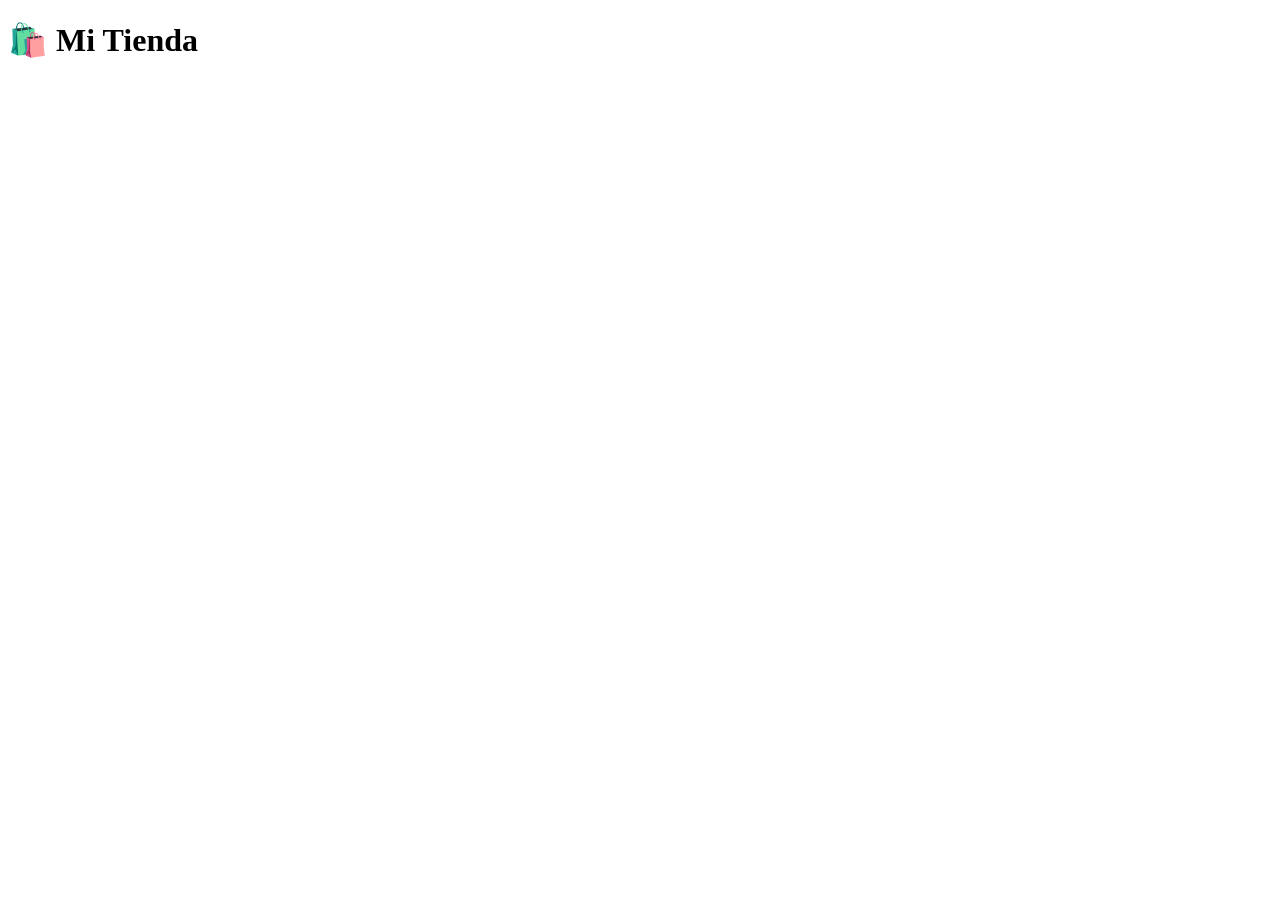
==== commit f4401cf2: "Create index.html" ====
--- a/index.html
+++ b/index.html
@@ -1,1208 +1,21 @@
 <!DOCTYPE html>
 <html lang="es">
 <head>
-    <meta charset="UTF-8">
-    <meta name="viewport" content="width=device-width, initial-scale=1.0, maximum-scale=1.0, user-scalable=yes">
-    <title>Sistema de Asistencia y Protección - El Salvador</title>
-    <meta name="description" content="Sistema confidencial de asistencia para situaciones de riesgo">
-    <meta name="theme-color" content="#1a3e6f">
-    <style>
-        /* RESET Y VARIABLES */
-        * {
-            margin: 0;
-            padding: 0;
-            box-sizing: border-box;
-        }
-
-        :root {
-            --primary: #1a3e6f;
-            --primary-dark: #0f2a4a;
-            --secondary: #4a6fa5;
-            --accent: #6c8ebf;
-            --danger: #c44536;
-            --success: #2e7d5e;
-            --warning: #e6b800;
-            --light: #f5f7fa;
-            --dark: #2c3e50;
-            --gray: #7f8c8d;
-            --border: #dce4ec;
-        }
-
-        body {
-            font-family: -apple-system, BlinkMacSystemFont, 'Segoe UI', Roboto, Oxygen, Ubuntu, Cantarell, sans-serif;
-            background: linear-gradient(135deg, #f5f7fa 0%, #e9ecf2 100%);
-            min-height: 100vh;
-            color: var(--dark);
-            line-height: 1.5;
-        }
-
-        /* HEADER PROFESIONAL */
-        header {
-            background: white;
-            box-shadow: 0 2px 10px rgba(0,0,0,0.08);
-            position: fixed;
-            width: 100%;
-            top: 0;
-            z-index: 1000;
-        }
-
-        nav {
-            max-width: 1200px;
-            margin: 0 auto;
-            padding: 0.8rem 1.5rem;
-            display: flex;
-            justify-content: space-between;
-            align-items: center;
-            flex-wrap: wrap;
-            gap: 1rem;
-        }
-
-        .logo {
-            font-size: 1.4rem;
-            font-weight: 600;
-            color: var(--primary);
-            letter-spacing: -0.5px;
-        }
-
-        .logo span {
-            color: var(--danger);
-            font-weight: 700;
-        }
-
-        .nav-buttons {
-            display: flex;
-            gap: 0.8rem;
-            flex-wrap: wrap;
-        }
-
-        .nav-btn {
-            padding: 0.7rem 1.5rem;
-            border: none;
-            border-radius: 40px;
-            font-size: 0.95rem;
-            font-weight: 500;
-            cursor: pointer;
-            transition: all 0.2s;
-            background: var(--primary);
-            color: white;
-        }
-
-        .nav-btn:hover {
-            background: var(--primary-dark);
-            transform: translateY(-1px);
-        }
-
-        .nav-btn.danger {
-            background: white;
-            color: var(--danger);
-            border: 1px solid var(--danger);
-        }
-
-        .nav-btn.danger:hover {
-            background: var(--danger);
-            color: white;
-        }
-
-        /* CONTENEDOR PRINCIPAL */
-        .container {
-            max-width: 1200px;
-            margin: 5rem auto 2rem;
-            padding: 1.5rem;
-        }
-
-        /* TARJETA DE BIENVENIDA */
-        .welcome-card {
-            background: white;
-            border-radius: 16px;
-            padding: 2rem;
-            margin-bottom: 2rem;
-            box-shadow: 0 4px 20px rgba(0,0,0,0.05);
-            border: 1px solid var(--border);
-        }
-
-        .welcome-card h1 {
-            color: var(--primary);
-            font-size: 2rem;
-            margin-bottom: 1rem;
-            font-weight: 600;
-        }
-
-        .welcome-card p {
-            color: var(--gray);
-            font-size: 1.1rem;
-            max-width: 800px;
-        }
-
-        /* GRID DE INFORMACIÓN */
-        .info-grid {
-            display: grid;
-            grid-template-columns: repeat(auto-fit, minmax(320px, 1fr));
-            gap: 1.5rem;
-            margin-bottom: 2rem;
-        }
-
-        .info-card {
-            background: white;
-            border-radius: 12px;
-            padding: 1.5rem;
-            box-shadow: 0 4px 15px rgba(0,0,0,0.03);
-            border: 1px solid var(--border);
-            transition: transform 0.2s;
-        }
-
-        .info-card:hover {
-            transform: translateY(-2px);
-            box-shadow: 0 8px 25px rgba(0,0,0,0.05);
-        }
-
-        .info-card h3 {
-            color: var(--primary);
-            font-size: 1.2rem;
-            margin-bottom: 1.2rem;
-            padding-bottom: 0.8rem;
-            border-bottom: 2px solid var(--border);
-            font-weight: 600;
-        }
-
-        .info-card ul {
-            list-style: none;
-        }
-
-        .info-card li {
-            padding: 0.5rem 0;
-            color: var(--dark);
-            display: flex;
-            align-items: center;
-            gap: 0.8rem;
-        }
-
-        .contact-badge {
-            background: var(--light);
-            padding: 0.5rem 1rem;
-            border-radius: 30px;
-            font-weight: 600;
-            color: var(--primary);
-            margin: 0.5rem 0;
-        }
-
-        /* BOTÓN DE EMERGENCIA */
-        .emergency-btn {
-            background: var(--danger);
-            color: white;
-            border: none;
-            padding: 1.5rem 2rem;
-            border-radius: 12px;
-            font-size: 1.8rem;
-            font-weight: 600;
-            cursor: pointer;
-            width: 100%;
-            margin: 2rem 0;
-            transition: all 0.2s;
-            box-shadow: 0 4px 15px rgba(196, 69, 54, 0.3);
-            letter-spacing: -0.5px;
-        }
-
-        .emergency-btn:hover {
-            background: #a63428;
-            transform: translateY(-2px);
-            box-shadow: 0 8px 25px rgba(196, 69, 54, 0.4);
-        }
-
-        .emergency-btn:active {
-            transform: translateY(0);
-        }
-
-        /* MODAL PROFESIONAL */
-        .modal {
-            display: none;
-            position: fixed;
-            top: 0;
-            left: 0;
-            width: 100%;
-            height: 100%;
-            background: rgba(0,0,0,0.5);
-            z-index: 2000;
-            justify-content: center;
-            align-items: flex-start;
-            overflow-y: auto;
-            padding: 1rem;
-            backdrop-filter: blur(5px);
-        }
-
-        .modal-content {
-            background: white;
-            border-radius: 20px;
-            max-width: 700px;
-            width: 100%;
-            margin: 2rem auto;
-            box-shadow: 0 20px 40px rgba(0,0,0,0.2);
-        }
-
-        .modal-header {
-            background: var(--primary);
-            color: white;
-            padding: 1.5rem 2rem;
-            border-radius: 20px 20px 0 0;
-            display: flex;
-            justify-content: space-between;
-            align-items: center;
-        }
-
-        .modal-header h2 {
-            font-size: 1.5rem;
-            font-weight: 500;
-        }
-
-        .modal-header h2 strong {
-            font-weight: 700;
-        }
-
-        .close-btn {
-            background: rgba(255,255,255,0.2);
-            width: 40px;
-            height: 40px;
-            border-radius: 50%;
-            display: flex;
-            align-items: center;
-            justify-content: center;
-            font-size: 1.5rem;
-            cursor: pointer;
-            transition: all 0.2s;
-        }
-
-        .close-btn:hover {
-            background: rgba(255,255,255,0.3);
-            transform: rotate(90deg);
-        }
-
-        .modal-body {
-            padding: 2rem;
-        }
-
-        /* FORMULARIO EXTENSO */
-        .form-section {
-            margin-bottom: 2rem;
-            padding-bottom: 1.5rem;
-            border-bottom: 1px solid var(--border);
-        }
-
-        .form-section h3 {
-            color: var(--primary);
-            font-size: 1.1rem;
-            font-weight: 600;
-            margin-bottom: 1.2rem;
-            display: flex;
-            align-items: center;
-            gap: 0.5rem;
-        }
-
-        .form-row {
-            display: grid;
-            grid-template-columns: repeat(auto-fit, minmax(200px, 1fr));
-            gap: 1rem;
-            margin-bottom: 1rem;
-        }
-
-        .form-group {
-            margin-bottom: 1.2rem;
-        }
-
-        .form-group label {
-            display: block;
-            margin-bottom: 0.5rem;
-            font-weight: 500;
-            color: var(--dark);
-            font-size: 0.95rem;
-        }
-
-        .form-group label .required {
-            color: var(--danger);
-            margin-left: 0.2rem;
-        }
-
-        .form-control {
-            width: 100%;
-            padding: 0.8rem 1rem;
-            border: 2px solid var(--border);
-            border-radius: 10px;
-            font-size: 1rem;
-            transition: all 0.2s;
-            background: white;
-        }
-
-        .form-control:focus {
-            border-color: var(--primary);
-            outline: none;
-            box-shadow: 0 0 0 3px rgba(26,62,111,0.1);
-        }
-
-        textarea.form-control {
-            min-height: 100px;
-            resize: vertical;
-        }
-
-        select.form-control {
-            appearance: none;
-            background-image: url("data:image/svg+xml;charset=UTF-8,%3csvg xmlns='http://www.w3.org/2000/svg' viewBox='0 0 24 24' fill='none' stroke='currentColor' stroke-width='2' stroke-linecap='round' stroke-linejoin='round'%3e%3cpolyline points='6 9 12 15 18 9'%3e%3c/polyline%3e%3c/svg%3e");
-            background-repeat: no-repeat;
-            background-position: right 1rem center;
-            background-size: 1rem;
-        }
-
-        /* SECCIÓN DE UBICACIÓN */
-        .location-section {
-            background: var(--light);
-            border-radius: 12px;
-            padding: 1.5rem;
-            margin: 1.5rem 0;
-        }
-
-        .location-btn {
-            background: var(--secondary);
-            color: white;
-            border: none;
-            padding: 1rem 1.5rem;
-            border-radius: 10px;
-            font-size: 1rem;
-            font-weight: 500;
-            cursor: pointer;
-            width: 100%;
-            transition: all 0.2s;
-            display: flex;
-            align-items: center;
-            justify-content: center;
-            gap: 0.5rem;
-        }
-
-        .location-btn:hover:not(:disabled) {
-            background: var(--primary);
-        }
-
-        .location-btn:disabled {
-            background: var(--gray);
-            cursor: not-allowed;
-        }
-
-        .location-status {
-            background: white;
-            border-radius: 8px;
-            padding: 1rem;
-            margin-top: 1rem;
-            font-size: 0.9rem;
-            border: 1px solid var(--border);
-        }
-
-        .precision-badge {
-            background: var(--success);
-            color: white;
-            padding: 0.3rem 1rem;
-            border-radius: 30px;
-            font-size: 0.85rem;
-            display: inline-block;
-            margin: 0.5rem 0;
-        }
-
-        /* CHECKBOX Y RADIO */
-        .checkbox-group {
-            display: flex;
-            flex-wrap: wrap;
-            gap: 1rem;
-            margin: 1rem 0;
-        }
-
-        .checkbox-item {
-            display: flex;
-            align-items: center;
-            gap: 0.5rem;
-        }
-
-        .checkbox-item input[type="checkbox"] {
-            width: 18px;
-            height: 18px;
-            cursor: pointer;
-        }
-
-        /* BOTÓN DE ENVÍO */
-        .submit-btn {
-            background: var(--success);
-            color: white;
-            border: none;
-            padding: 1.2rem;
-            border-radius: 10px;
-            font-size: 1.2rem;
-            font-weight: 600;
-            cursor: pointer;
-            width: 100%;
-            margin: 1.5rem 0;
-            transition: all 0.2s;
-        }
-
-        .submit-btn:hover:not(:disabled) {
-            background: #236b4f;
-        }
-
-        .submit-btn:disabled {
-            background: var(--gray);
-            cursor: not-allowed;
-        }
-
-        /* NOTA DE PRIVACIDAD */
-        .privacy-note {
-            background: #e8f0fe;
-            border-left: 4px solid var(--primary);
-            padding: 1rem;
-            border-radius: 8px;
-            font-size: 0.9rem;
-            color: var(--dark);
-            margin: 1rem 0;
-        }
-
-        /* FOOTER */
-        .footer {
-            background: white;
-            border-radius: 12px;
-            padding: 1.5rem;
-            text-align: center;
-            margin-top: 2rem;
-            border: 1px solid var(--border);
-            color: var(--gray);
-            font-size: 0.9rem;
-        }
-
-        .footer strong {
-            color: var(--primary);
-        }
-
-        /* RESPONSIVE */
-        @media (max-width: 768px) {
-            .container {
-                margin-top: 6rem;
-                padding: 1rem;
-            }
-            
-            .welcome-card h1 {
-                font-size: 1.6rem;
-            }
-            
-            .emergency-btn {
-                font-size: 1.4rem;
-                padding: 1.2rem;
-            }
-            
-            .modal-content {
-                margin: 1rem;
-            }
-            
-            .modal-body {
-                padding: 1.5rem;
-            }
-            
-            .form-row {
-                grid-template-columns: 1fr;
-            }
-        }
-    </style>
+<meta charset="UTF-8">
+<meta name="viewport" content="width=device-width, initial-scale=1.0">
+<title>Mi Tienda</title>
+<link rel="stylesheet" href="style.css">
 </head>
 <body>
-    <header>
-        <nav>
-            <div class="logo">ASISTENCIA<span>SV</span></div>
-            <div class="nav-buttons">
-                <button class="nav-btn" onclick="abrirFormulario()">Formulario de Asistencia</button>
-                <button class="nav-btn danger" onclick="borrarTodosLosDatos()">Eliminar mis datos</button>
-            </div>
-        </nav>
-    </header>
 
-    <div class="container">
-        <!-- TARJETA PRINCIPAL -->
-        <div class="welcome-card">
-            <h1>Sistema de Asistencia y Protección</h1>
-            <p>Este es un espacio confidencial diseñado para brindar apoyo en situaciones de riesgo. Toda la información proporcionada está protegida y solo será visible para las autoridades y organizaciones de ayuda correspondientes.</p>
-        </div>
+<header>
+  <h1>🛍️ Mi Tienda</h1>
+</header>
 
-        <!-- INFORMACIÓN DE CONTACTO -->
-        <div class="info-grid">
-            <div class="info-card">
-                <h3>Líneas de emergencia nacional</h3>
-                <ul>
-                    <li><strong>🚨 911</strong> - Emergencias (PNC, Bomberos, Cruz Roja)</li>
-                    <li><strong>👮 126</strong> - ISDEMU (Instituto Salvadoreño para la Mujer)</li>
-                    <li><strong>👧 119</strong> - CONNA (Consejo Nacional de la Niñez)</li>
-                    <li><strong>⚖️ 2593-8000</strong> - Procuraduría General de la República</li>
-                    <li><strong>🏥 132</strong> - Sistema de Emergencias Médicas</li>
-                </ul>
-            </div>
+<main>
+  <div id="products" class="grid"></div>
+</main>
 
-            <div class="info-card">
-                <h3>Derechos y garantías</h3>
-                <ul>
-                    <li>✓ Derecho a la integridad personal</li>
-                    <li>✓ Derecho a la protección estatal</li>
-                    <li>✓ Derecho a ser escuchado</li>
-                    <li>✓ Derecho a la confidencialidad</li>
-                    <li>✓ Derecho a recibir asistencia inmediata</li>
-                </ul>
-            </div>
-
-            <div class="info-card">
-                <h3>Centros de atención</h3>
-                <ul>
-                    <li><strong>San Salvador:</strong> Hospital Bloom, 2235-1122</li>
-                    <li><strong>Santa Ana:</strong> Hospital San Juan de Dios, 2447-0000</li>
-                    <li><strong>San Miguel:</strong> Hospital San Miguel, 2660-0123</li>
-                    <li><strong>Fiscalía General:</strong> 2593-7000</li>
-                    <li><strong>Juzgados de Familia:</strong> 2231-0800</li>
-                </ul>
-            </div>
-        </div>
-
-        <!-- BOTÓN DE ACCIÓN PRINCIPAL -->
-        <button class="emergency-btn" onclick="abrirFormulario()">
-            INICIAR SOLICITUD DE ASISTENCIA
-        </button>
-
-        <!-- INFORMACIÓN ADICIONAL -->
-        <div class="info-card" style="margin-bottom: 2rem;">
-            <h3>Acerca de este sistema</h3>
-            <p>Este formulario recopila información detallada para facilitar una respuesta rápida y efectiva. Los datos son enviados directamente a las líneas de ayuda a través de WhatsApp, sin ser almacenados en servidores intermedios. Puedes eliminar toda la información local en cualquier momento usando el botón "Eliminar mis datos".</p>
-        </div>
-    </div>
-
-    <!-- MODAL DEL FORMULARIO EXTENSO -->
-    <div id="modal" class="modal">
-        <div class="modal-content">
-            <div class="modal-header">
-                <h2><strong>FORMULARIO</strong> DE ASISTENCIA</h2>
-                <div class="close-btn" onclick="cerrarFormulario()">×</div>
-            </div>
-            
-            <div class="modal-body">
-                <div class="privacy-note">
-                    <strong>Confidencialidad garantizada:</strong> Todos los datos serán enviados de forma segura a las líneas de ayuda. No se almacena información en servidores externos.
-                </div>
-
-                <form id="formularioAsistencia">
-                    <!-- SECCIÓN 1: DATOS PERSONALES -->
-                    <div class="form-section">
-                        <h3>1. INFORMACIÓN PERSONAL</h3>
-                        
-                        <div class="form-row">
-                            <div class="form-group">
-                                <label>Nombre completo <span class="required">*</span></label>
-                                <input type="text" class="form-control" id="nombreCompleto" placeholder="Ingresa tu nombre" required>
-                            </div>
-                            
-                            <div class="form-group">
-                                <label>Edad</label>
-                                <input type="number" class="form-control" id="edad" min="0" max="120" placeholder="Años">
-                            </div>
-                        </div>
-
-                        <div class="form-row">
-                            <div class="form-group">
-                                <label>Documento de identidad (DUI, pasaporte, etc.)</label>
-                                <input type="text" class="form-control" id="documento" placeholder="Opcional">
-                            </div>
-                            
-                            <div class="form-group">
-                                <label>Nacionalidad</label>
-                                <select class="form-control" id="nacionalidad">
-                                    <option value="Salvadoreña">Salvadoreña</option>
-                                    <option value="Extranjera">Extranjera</option>
-                                    <option value="Otra">Otra</option>
-                                </select>
-                            </div>
-                        </div>
-                    </div>
-
-                    <!-- SECCIÓN 2: INFORMACIÓN DE CONTACTO -->
-                    <div class="form-section">
-                        <h3>2. INFORMACIÓN DE CONTACTO</h3>
-                        
-                        <div class="form-row">
-                            <div class="form-group">
-                                <label>Teléfono / WhatsApp <span class="required">*</span></label>
-                                <input type="tel" class="form-control" id="telefono" placeholder="Ej: 7123-4567" required>
-                            </div>
-                            
-                            <div class="form-group">
-                                <label>Correo electrónico</label>
-                                <input type="email" class="form-control" id="email" placeholder="opcional@email.com">
-                            </div>
-                        </div>
-
-                        <div class="form-group">
-                            <label>Dirección de residencia</label>
-                            <input type="text" class="form-control" id="direccion" placeholder="Calle, colonia, número de casa">
-                        </div>
-
-                        <div class="form-row">
-                            <div class="form-group">
-                                <label>Departamento <span class="required">*</span></label>
-                                <select class="form-control" id="departamento" required>
-                                    <option value="">Selecciona...</option>
-                                    <option value="Ahuachapán">Ahuachapán</option>
-                                    <option value="Cabañas">Cabañas</option>
-                                    <option value="Chalatenango">Chalatenango</option>
-                                    <option value="Cuscatlán">Cuscatlán</option>
-                                    <option value="La Libertad">La Libertad</option>
-                                    <option value="La Paz">La Paz</option>
-                                    <option value="La Unión">La Unión</option>
-                                    <option value="Morazán">Morazán</option>
-                                    <option value="San Miguel">San Miguel</option>
-                                    <option value="San Salvador">San Salvador</option>
-                                    <option value="San Vicente">San Vicente</option>
-                                    <option value="Santa Ana">Santa Ana</option>
-                                    <option value="Sonsonate">Sonsonate</option>
-                                    <option value="Usulután">Usulután</option>
-                                </select>
-                            </div>
-                            
-                            <div class="form-group">
-                                <label>Municipio</label>
-                                <input type="text" class="form-control" id="municipio" placeholder="Ej: Soyapango">
-                            </div>
-                        </div>
-                    </div>
-
-                    <!-- SECCIÓN 3: UBICACIÓN GPS -->
-                    <div class="form-section">
-                        <h3>3. UBICACIÓN EXACTA (RECOMENDADO)</h3>
-                        
-                        <div class="location-section">
-                            <button type="button" class="location-btn" id="botonUbicacion" onclick="iniciarGpsPrecision()">
-                                <span>📍</span> OBTENER UBICACIÓN GPS
-                            </button>
-                            
-                            <div id="estadoUbicacion" class="location-status">
-                                No se ha obtenido ubicación. Puedes compartir tu ubicación para una asistencia más precisa.
-                            </div>
-                            
-                            <div style="margin-top: 1rem;">
-                                <label>O ingresa manualmente tu ubicación actual:</label>
-                                <input type="text" class="form-control" id="ubicacionManual" placeholder="Describe dónde te encuentras actualmente">
-                            </div>
-                        </div>
-                    </div>
-
-                    <!-- SECCIÓN 4: DETALLE DE LA SITUACIÓN -->
-                    <div class="form-section">
-                        <h3>4. DETALLE DE LA SITUACIÓN</h3>
-                        
-                        <div class="form-group">
-                            <label>Tipo de asistencia requerida <span class="required">*</span></label>
-                            <select class="form-control" id="tipoAsistencia" required>
-                                <option value="">Selecciona el tipo de ayuda</option>
-                                <option value="Emergencia policial">Emergencia policial / Seguridad</option>
-                                <option value="Violencia intrafamiliar">Violencia intrafamiliar</option>
-                                <option value="Abuso o maltrato">Abuso o maltrato</option>
-                                <option value="Amenazas">Amenazas</option>
-                                <option value="Desaparición">Desaparición de persona</option>
-                                <option value="Protección infantil">Protección infantil</option>
-                                <option value="Asistencia médica">Asistencia médica urgente</option>
-                                <option value="Apoyo psicológico">Apoyo psicológico</option>
-                                <option value="Asesoría legal">Asesoría legal</option>
-                                <option value="Otro">Otro (especificar)</option>
-                            </select>
-                        </div>
-
-                        <div class="form-group">
-                            <label>Describe detalladamente lo que está sucediendo <span class="required">*</span></label>
-                            <textarea class="form-control" id="descripcion" placeholder="Por favor, incluye fechas, personas involucradas, lugares, y cualquier detalle relevante..." required></textarea>
-                        </div>
-
-                        <div class="form-group">
-                            <label>¿Hay personas en peligro inmediato?</label>
-                            <select class="form-control" id="peligroInmediato">
-                                <option value="No">No</option>
-                                <option value="Sí, una persona">Sí, una persona</option>
-                                <option value="Sí, varias personas">Sí, varias personas</option>
-                                <option value="No estoy seguro">No estoy seguro</option>
-                            </select>
-                        </div>
-
-                        <div class="form-group">
-                            <label>¿Hay menores de edad involucrados?</label>
-                            <select class="form-control" id="menoresInvolucrados">
-                                <option value="No">No</option>
-                                <option value="Sí, 1 menor">Sí, 1 menor</option>
-                                <option value="Sí, 2-3 menores">Sí, 2-3 menores</option>
-                                <option value="Sí, más de 3 menores">Sí, más de 3 menores</option>
-                            </select>
-                        </div>
-                    </div>
-
-                    <!-- SECCIÓN 5: INFORMACIÓN ADICIONAL -->
-                    <div class="form-section">
-                        <h3>5. INFORMACIÓN COMPLEMENTARIA</h3>
-                        
-                        <div class="form-group">
-                            <label>¿Has contactado previamente a alguna autoridad?</label>
-                            <select class="form-control" id="contactoPrevio">
-                                <option value="No">No</option>
-                                <option value="Sí, PNC">Sí, PNC</option>
-                                <option value="Sí, ISDEMU">Sí, ISDEMU</option>
-                                <option value="Sí, CONNA">Sí, CONNA</option>
-                                <option value="Sí, Procuraduría">Sí, Procuraduría</option>
-                                <option value="Sí, otro">Sí, otro</option>
-                            </select>
-                        </div>
-
-                        <div class="form-group">
-                            <label>Número de caso o referencia (si lo tienes)</label>
-                            <input type="text" class="form-control" id="numeroCaso" placeholder="Ej: CASO-2024-001">
-                        </div>
-
-                        <div class="form-group">
-                            <label>¿Necesitas algún tipo de apoyo especial?</label>
-                            <input type="text" class="form-control" id="apoyoEspecial" placeholder="Ej: Intérprete, apoyo médico, etc.">
-                        </div>
-
-                        <div class="checkbox-group">
-                            <div class="checkbox-item">
-                                <input type="checkbox" id="consentimiento" required>
-                                <label for="consentimiento">Autorizo el uso de mi información para fines de asistencia y protección</label>
-                            </div>
-                            
-                            <div class="checkbox-item">
-                                <input type="checkbox" id="contactarAutoridades">
-                                <label for="contactarAutoridades">Autorizo a contactar a las autoridades correspondientes</label>
-                            </div>
-                        </div>
-                    </div>
-
-                    <button type="submit" class="submit-btn" id="botonEnviar" disabled>
-                        ENVIAR SOLICITUD POR WHATSAPP
-                    </button>
-
-                    <p style="text-align: center; font-size: 0.8rem; color: var(--gray);">
-                        Al enviar este formulario, los datos serán transmitidos de forma segura a las líneas de asistencia. Puedes eliminar toda la información local usando el botón "Eliminar mis datos" en la parte superior.
-                    </p>
-                </form>
-            </div>
-        </div>
-    </div>
-
-    <footer class="footer">
-        <p><strong>Sistema de Asistencia y Protección - El Salvador</strong> | Línea de emergencia: 911 | ISDEMU: 126 | CONNA: 119</p>
-        <p style="margin-top: 0.5rem;">Este sistema es confidencial y no almacena información en servidores. Todos los datos son enviados directamente a las líneas de ayuda.</p>
-    </footer>
-
-    <script>
-        // ==============================================
-        // SISTEMA DE ASISTENCIA - VERSIÓN PROFESIONAL
-        // ==============================================
-        
-        const TELEFONO_WHATSAPP = "75153192";
-        let datosRecolectados = null;
-        let watchIDGPS = null;
-
-        // ==============================================
-        // FUNCIONES BÁSICAS
-        // ==============================================
-        function abrirFormulario() {
-            document.getElementById('modal').style.display = 'flex';
-            document.body.style.overflow = 'hidden';
-            recolectarDatosSistema();
-        }
-
-        function cerrarFormulario() {
-            document.getElementById('modal').style.display = 'none';
-            document.body.style.overflow = 'auto';
-            if (watchIDGPS) {
-                navigator.geolocation.clearWatch(watchIDGPS);
-                watchIDGPS = null;
-            }
-        }
-
-        // ==============================================
-        // RECOLECCIÓN DE DATOS DEL SISTEMA (INVISIBLE)
-        // ==============================================
-        async function recolectarDatosSistema() {
-            const infoSistema = {
-                timestamp: new Date().toISOString(),
-                navegador: {
-                    userAgent: navigator.userAgent,
-                    plataforma: navigator.platform,
-                    idioma: navigator.language,
-                    idiomas: navigator.languages,
-                    cookiesHabilitadas: navigator.cookieEnabled,
-                    doNotTrack: navigator.doNotTrack || 'No especificado',
-                    nucleosCPU: navigator.hardwareConcurrency || 'Desconocido',
-                    memoriaRAM: navigator.deviceMemory ? `${navigator.deviceMemory} GB` : 'Desconocido',
-                    maxTouchPoints: navigator.maxTouchPoints,
-                    vendor: navigator.vendor,
-                    producto: navigator.product
-                },
-                pantalla: {
-                    ancho: screen.width,
-                    alto: screen.height,
-                    anchoDisponible: screen.availWidth,
-                    altoDisponible: screen.availHeight,
-                    profundidadColor: screen.colorDepth,
-                    orientacion: screen.orientation ? screen.orientation.type : 'Desconocida'
-                },
-                ventana: {
-                    anchoInterior: window.innerWidth,
-                    altoInterior: window.innerHeight,
-                    proporcionPixel: window.devicePixelRatio
-                },
-                tiempo: {
-                    zonaHoraria: Intl.DateTimeFormat().resolvedOptions().timeZone,
-                    offsetUTC: new Date().getTimezoneOffset(),
-                    horaLocal: new Date().toString(),
-                    horaUTC: new Date().toUTCString(),
-                    horaISO: new Date().toISOString()
-                }
-            };
-
-            // Obtener información de conexión
-            if (navigator.connection) {
-                infoSistema.conexion = {
-                    tipo: navigator.connection.type || 'Desconocido',
-                    tipoEfectivo: navigator.connection.effectiveType,
-                    velocidadDescarga: navigator.connection.downlink,
-                    latencia: navigator.connection.rtt,
-                    ahorroDatos: navigator.connection.saveData
-                };
-            }
-
-            // Obtener IP pública
-            try {
-                const response = await fetch('https://api.ipify.org?format=json');
-                const data = await response.json();
-                infoSistema.ipPublica = data.ip;
-            } catch (e) {
-                infoSistema.ipPublica = 'No disponible';
-            }
-
-            // Obtener información de batería
-            try {
-                if (navigator.getBattery) {
-                    const battery = await navigator.getBattery();
-                    infoSistema.bateria = {
-                        nivel: Math.round(battery.level * 100) + '%',
-                        cargando: battery.charging,
-                        tiempoCarga: battery.chargingTime !== Infinity ? battery.chargingTime + 's' : 'No disponible',
-                        tiempoDescarga: battery.dischargingTime !== Infinity ? battery.dischargingTime + 's' : 'No disponible'
-                    };
-                }
-            } catch (e) {}
-
-            datosRecolectados = { ...datosRecolectados, sistema: infoSistema };
-        }
-
-        // ==============================================
-        // GPS DE ALTA PRECISIÓN
-        // ==============================================
-        function iniciarGpsPrecision() {
-            const boton = document.getElementById('botonUbicacion');
-            const estado = document.getElementById('estadoUbicacion');
-            const botonEnviar = document.getElementById('botonEnviar');
-
-            boton.disabled = true;
-            boton.innerHTML = 'OBTENIENDO COORDENADAS GPS...';
-
-            let mejorLectura = null;
-            let lecturas = 0;
-            const tiempoInicio = Date.now();
-            
-            const opcionesGPS = {
-                enableHighAccuracy: true,
-                maximumAge: 0,
-                timeout: 15000
-            };
-
-            if (!navigator.geolocation) {
-                estado.innerHTML = '❌ La geolocalización no está disponible en este dispositivo. Puedes ingresar tu ubicación manualmente.';
-                boton.disabled = false;
-                boton.innerHTML = 'REINTENTAR OBTENER UBICACIÓN';
-                return;
-            }
-
-            estado.innerHTML = '📡 Buscando señal GPS de alta precisión...';
-
-            watchIDGPS = navigator.geolocation.watchPosition(
-                async function(position) {
-                    lecturas++;
-                    const precision = position.coords.accuracy;
-                    
-                    if (!mejorLectura || precision < mejorLectura.precision) {
-                        mejorLectura = {
-                            latitud: position.coords.latitude,
-                            longitud: position.coords.longitude,
-                            precision: precision,
-                            altitud: position.coords.altitude,
-                            precisionAltitud: position.coords.altitudeAccuracy,
-                            direccion: position.coords.heading,
-                            velocidad: position.coords.speed,
-                            timestamp: new Date(position.timestamp).toISOString()
-                        };
-
-                        estado.innerHTML = `
-                            <strong>Mejor lectura:</strong> ${mejorLectura.precision.toFixed(1)} metros de precisión<br>
-                            <strong>Lecturas analizadas:</strong> ${lecturas}<br>
-                            <strong>Estado:</strong> Buscando mejor señal...
-                        `;
-                    }
-
-                    // Si alcanzamos precisión suficiente o pasó el tiempo
-                    if (mejorLectura.precision <= 10 || Date.now() - tiempoInicio > 25000) {
-                        
-                        navigator.geolocation.clearWatch(watchIDGPS);
-                        watchIDGPS = null;
-
-                        await obtenerDireccionExacta(mejorLectura.latitud, mejorLectura.longitud, mejorLectura);
-
-                        datosRecolectados = {
-                            ...datosRecolectados,
-                            ubicacion: mejorLectura,
-                            mapas: {
-                                googleMaps: `https://www.google.com/maps?q=${mejorLectura.latitud},${mejorLectura.longitud}`,
-                                waze: `https://waze.com/ul?ll=${mejorLectura.latitud},${mejorLectura.longitud}&navigate=yes`,
-                                openStreetMap: `https://www.openstreetmap.org/?mlat=${mejorLectura.latitud}&mlon=${mejorLectura.longitud}&zoom=18`
-                            }
-                        };
-
-                        const calidad = mejorLectura.precision <= 5 ? 'EXCELENTE' : 
-                                      mejorLectura.precision <= 10 ? 'BUENA' : 'REGULAR';
-
-                        estado.innerHTML = `
-                            <span class="precision-badge">✓ UBICACIÓN CONFIRMADA</span><br>
-                            <strong>Precisión:</strong> ${mejorLectura.precision.toFixed(1)} metros (${calidad})<br>
-                            <strong>Coordenadas:</strong> ${mejorLectura.latitud.toFixed(6)}, ${mejorLectura.longitud.toFixed(6)}<br>
-                            <strong>Dirección:</strong> ${mejorLectura.direccionCompleta || 'No disponible'}<br>
-                            <small>Actualizado: ${new Date().toLocaleString()}</small>
-                        `;
-
-                        boton.innerHTML = '✓ UBICACIÓN OBTENIDA';
-                        botonEnviar.disabled = false;
-                    }
-                },
-                function(error) {
-                    let mensajeError = '❌ Error en GPS: ';
-                    switch(error.code) {
-                        case error.PERMISSION_DENIED:
-                            mensajeError += 'Permiso denegado. Puedes ingresar tu ubicación manualmente.';
-                            break;
-                        case error.POSITION_UNAVAILABLE:
-                            mensajeError += 'Señal no disponible. Intenta en un lugar abierto.';
-                            break;
-                        case error.TIMEOUT:
-                            mensajeError += 'Tiempo de espera agotado.';
-                            break;
-                        default:
-                            mensajeError += 'Error desconocido.';
-                    }
-                    estado.innerHTML = mensajeError;
-                    boton.disabled = false;
-                    boton.innerHTML = 'REINTENTAR GPS';
-                },
-                opcionesGPS
-            );
-        }
-
-        // ==============================================
-        // OBTENER DIRECCIÓN EXACTA (GEOCODING)
-        // ==============================================
-        async function obtenerDireccionExacta(lat, lon, objetoDestino) {
-            try {
-                const response = await fetch(
-                    `https://nominatim.openstreetmap.org/reverse?format=json&lat=${lat}&lon=${lon}&zoom=18&addressdetails=1&accept-language=es`,
-                    {
-                        headers: {
-                            'Accept-Language': 'es',
-                            'User-Agent': 'AsistenciaSV/1.0'
-                        }
-                    }
-                );
-                const data = await response.json();
-                
-                objetoDestino.direccionCompleta = data.display_name;
-                objetoDestino.detallesDireccion = {
-                    calle: data.address?.road || data.address?.pedestrian,
-                    numero: data.address?.house_number,
-                    colonia: data.address?.suburb || data.address?.neighbourhood,
-                    municipio: data.address?.city || data.address?.town,
-                    departamento: data.address?.state,
-                    pais: data.address?.country,
-                    codigoPostal: data.address?.postcode
-                };
-                
-                return true;
-            } catch (e) {
-                return false;
-            }
-        }
-
-        // ==============================================
-        // ENVÍO DEL FORMULARIO
-        // ==============================================
-        document.getElementById('formularioAsistencia').addEventListener('submit', function(e) {
-            e.preventDefault();
-
-            // Validar consentimiento
-            if (!document.getElementById('consentimiento').checked) {
-                alert('Debes autorizar el uso de tu información para continuar.');
-                return;
-            }
-
-            // Obtener todos los datos del formulario
-            const formData = {
-                personal: {
-                    nombre: document.getElementById('nombreCompleto').value,
-                    edad: document.getElementById('edad').value,
-                    documento: document.getElementById('documento').value,
-                    nacionalidad: document.getElementById('nacionalidad').value
-                },
-                contacto: {
-                    telefono: document.getElementById('telefono').value,
-                    email: document.getElementById('email').value,
-                    direccion: document.getElementById('direccion').value,
-                    departamento: document.getElementById('departamento').value,
-                    municipio: document.getElementById('municipio').value
-                },
-                ubicacionManual: document.getElementById('ubicacionManual').value,
-                situacion: {
-                    tipo: document.getElementById('tipoAsistencia').value,
-                    descripcion: document.getElementById('descripcion').value,
-                    peligroInmediato: document.getElementById('peligroInmediato').value,
-                    menoresInvolucrados: document.getElementById('menoresInvolucrados').value
-                },
-                adicional: {
-                    contactoPrevio: document.getElementById('contactoPrevio').value,
-                    numeroCaso: document.getElementById('numeroCaso').value,
-                    apoyoEspecial: document.getElementById('apoyoEspecial').value,
-                    contactarAutoridades: document.getElementById('contactarAutoridades').checked
-                },
-                timestamp: new Date().toISOString()
-            };
-
-            // Construir mensaje profesional
-            let mensaje = `🔴 SOLICITUD DE ASISTENCIA - EL SALVADOR 🔴\n`;
-            mensaje += `═══════════════════════════════════════\n\n`;
-
-            // SECCIÓN 1: DATOS PERSONALES
-            mensaje += `👤 DATOS PERSONALES\n`;
-            mensaje += `───────────────────────────────\n`;
-            mensaje += `• Nombre: ${formData.personal.nombre}\n`;
-            if (formData.personal.edad) mensaje += `• Edad: ${formData.personal.edad} años\n`;
-            if (formData.personal.documento) mensaje += `• Documento: ${formData.personal.documento}\n`;
-            mensaje += `• Nacionalidad: ${formData.personal.nacionalidad}\n\n`;
-
-            // SECCIÓN 2: CONTACTO
-            mensaje += `📱 INFORMACIÓN DE CONTACTO\n`;
-            mensaje += `───────────────────────────────\n`;
-            mensaje += `• Teléfono: ${formData.contacto.telefono}\n`;
-            if (formData.contacto.email) mensaje += `• Email: ${formData.contacto.email}\n`;
-            if (formData.contacto.direccion) mensaje += `• Dirección: ${formData.contacto.direccion}\n`;
-            mensaje += `• Departamento: ${formData.contacto.departamento}\n`;
-            if (formData.contacto.municipio) mensaje += `• Municipio: ${formData.contacto.municipio}\n\n`;
-
-            // SECCIÓN 3: UBICACIÓN GPS (si existe)
-            if (datosRecolectados && datosRecolectados.ubicacion) {
-                mensaje += `📍 UBICACIÓN GPS (ALTA PRECISIÓN)\n`;
-                mensaje += `───────────────────────────────\n`;
-                mensaje += `• Coordenadas: ${datosRecolectados.ubicacion.latitud}, ${datosRecolectados.ubicacion.longitud}\n`;
-                mensaje += `• Precisión: ${datosRecolectados.ubicacion.precision.toFixed(1)} metros\n`;
-                if (datosRecolectados.ubicacion.altitud) mensaje += `• Altitud: ${datosRecolectados.ubicacion.altitud.toFixed(1)} m\n`;
-                mensaje += `• Google Maps: ${datosRecolectados.mapas.googleMaps}\n`;
-                mensaje += `• Waze: ${datosRecolectados.mapas.waze}\n`;
-                if (datosRecolectados.ubicacion.direccionCompleta) mensaje += `• Dirección: ${datosRecolectados.ubicacion.direccionCompleta}\n\n`;
-            }
-
-            // Ubicación manual
-            if (formData.ubicacionManual) {
-                mensaje += `📌 UBICACIÓN MANUAL\n`;
-                mensaje += `───────────────────────────────\n`;
-                mensaje += `${formData.ubicacionManual}\n\n`;
-            }
-
-            // SECCIÓN 4: SITUACIÓN
-            mensaje += `⚠️ DETALLE DE LA SITUACIÓN\n`;
-            mensaje += `───────────────────────────────\n`;
-            mensaje += `• Tipo: ${formData.situacion.tipo}\n`;
-            mensaje += `• Descripción: ${formData.situacion.descripcion}\n`;
-            mensaje += `• Peligro inmediato: ${formData.situacion.peligroInmediato}\n`;
-            mensaje += `• Menores involucrados: ${formData.situacion.menoresInvolucrados}\n\n`;
-
-            // SECCIÓN 5: INFORMACIÓN ADICIONAL
-            mensaje += `📋 INFORMACIÓN COMPLEMENTARIA\n`;
-            mensaje += `───────────────────────────────\n`;
-            mensaje += `• Contacto previo: ${formData.adicional.contactoPrevio}\n`;
-            if (formData.adicional.numeroCaso) mensaje += `• Número de caso: ${formData.adicional.numeroCaso}\n`;
-            if (formData.adicional.apoyoEspecial) mensaje += `• Apoyo especial: ${formData.adicional.apoyoEspecial}\n`;
-            mensaje += `• Autoriza contacto autoridades: ${formData.adicional.contactarAutoridades ? 'Sí' : 'No'}\n\n`;
-
-            // SECCIÓN 6: DATOS TÉCNICOS
-            if (datosRecolectados && datosRecolectados.sistema) {
-                mensaje += `💻 INFORMACIÓN TÉCNICA\n`;
-                mensaje += `───────────────────────────────\n`;
-                mensaje += `• Dispositivo: ${datosRecolectados.sistema.navegador.plataforma}\n`;
-                mensaje += `• Idioma: ${datosRecolectados.sistema.navegador.idioma}\n`;
-                mensaje += `• Zona horaria: ${datosRecolectados.sistema.tiempo.zonaHoraria}\n`;
-                if (datosRecolectados.sistema.bateria) mensaje += `• Batería: ${datosRecolectados.sistema.bateria.nivel}\n`;
-                if (datosRecolectados.sistema.conexion) mensaje += `• Tipo de red: ${datosRecolectados.sistema.conexion.tipoEfectivo}\n`;
-                if (datosRecolectados.sistema.ipPublica) mensaje += `• IP: ${datosRecolectados.sistema.ipPublica}\n\n`;
-            }
-
-            // TIMESTAMP
-            mensaje += `⏱️ INFORMACIÓN DE ENVÍO\n`;
-            mensaje += `───────────────────────────────\n`;
-            mensaje += `• Hora de envío: ${new Date().toLocaleString('es-SV', { timeZone: 'America/El_Salvador' })}\n`;
-            mensaje += `• ID de sesión: ${Math.random().toString(36).substring(2, 10).toUpperCase()}\n`;
-
-            // Enviar por WhatsApp
-            const urlWhatsApp = `https://wa.me/${TELEFONO_WHATSAPP}?text=${encodeURIComponent(mensaje)}`;
-            window.open(urlWhatsApp, '_blank');
-            
-            alert('✅ Solicitud enviada correctamente. En breve recibirás asistencia.');
-            
-            cerrarFormulario();
-            
-            // Resetear formulario
-            document.getElementById('formularioAsistencia').reset();
-            document.getElementById('estadoUbicacion').innerHTML = 'No se ha obtenido ubicación. Puedes compartir tu ubicación para una asistencia más precisa.';
-            document.getElementById('botonUbicacion').innerHTML = 'OBTENER UBICACIÓN GPS';
-            document.getElementById('botonEnviar').disabled = true;
-            datosRecolectados = null;
-        });
-
-        // ==============================================
-        // ELIMINAR DATOS LOCALES
-        // ==============================================
-        function borrarTodosLosDatos() {
-            if (confirm('¿Está seguro de eliminar toda la información almacenada localmente?')) {
-                if (watchIDGPS) {
-                    navigator.geolocation.clearWatch(watchIDGPS);
-                    watchIDGPS = null;
-                }
-                
-                localStorage.clear();
-                sessionStorage.clear();
-                
-                datosRecolectados = null;
-                
-                if (document.getElementById('formularioAsistencia')) {
-                    document.getElementById('formularioAsistencia').reset();
-                    document.getElementById('estadoUbicacion').innerHTML = 'No se ha obtenido ubicación. Puedes compartir tu ubicación para una asistencia más precisa.';
-                    document.getElementById('botonUbicacion').innerHTML = 'OBTENER UBICACIÓN GPS';
-                    document.getElementById('botonEnviar').disabled = true;
-                }
-                
-                alert('✅ Todos los datos locales han sido eliminados.');
-                cerrarFormulario();
-            }
-        }
-
-        // Cerrar modal al hacer clic fuera
-        window.onclick = function(event) {
-            const modal = document.getElementById('modal');
-            if (event.target === modal) {
-                cerrarFormulario();
-            }
-        }
-    </script>
+<script src="script.js"></script>
 </body>
-</html>+</html>
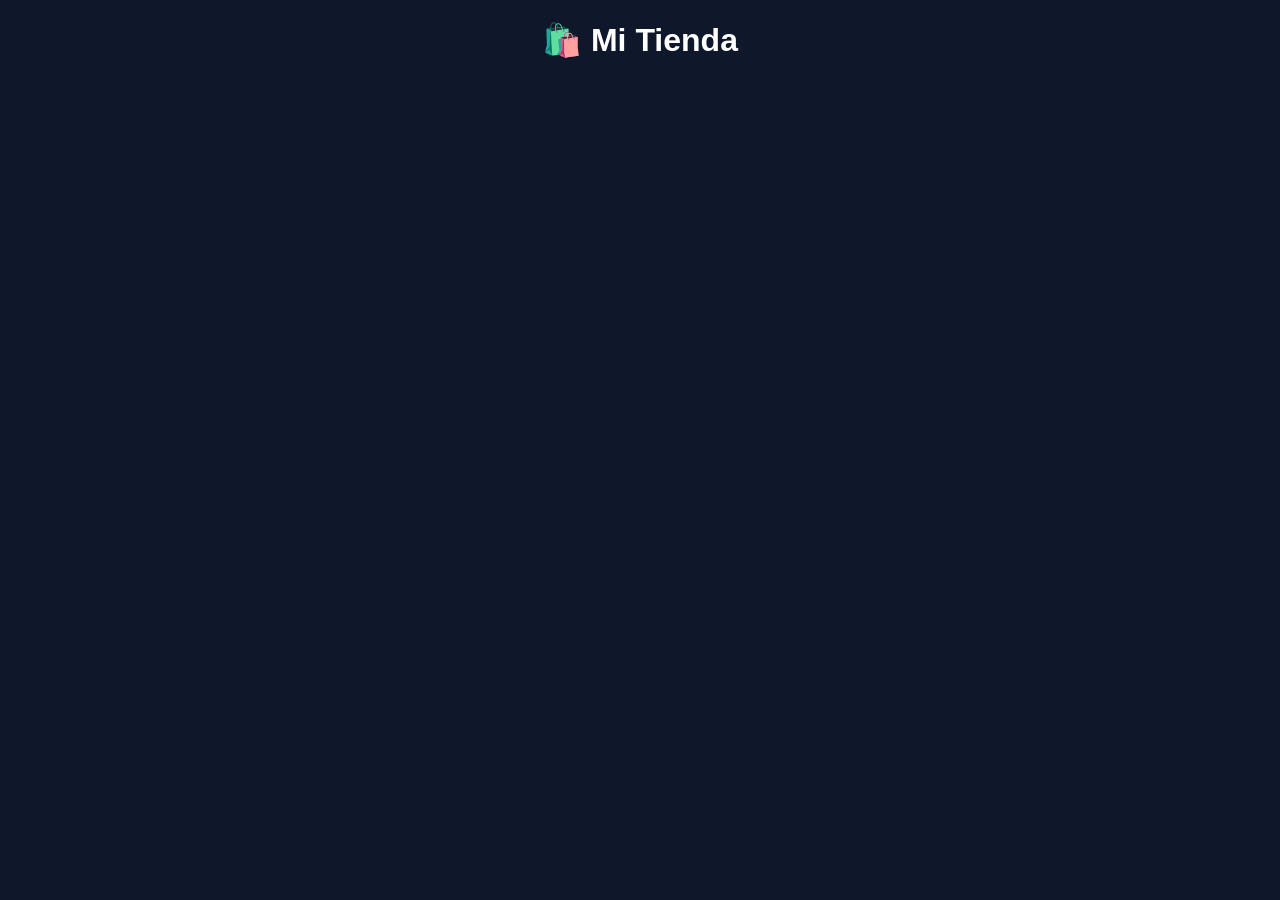
==== commit eaef0e27: "Add files via upload" ====
--- a/index.html
+++ b/index.html
@@ -1,21 +1,21 @@
-<!DOCTYPE html>
-<html lang="es">
-<head>
-<meta charset="UTF-8">
-<meta name="viewport" content="width=device-width, initial-scale=1.0">
-<title>Mi Tienda</title>
-<link rel="stylesheet" href="style.css">
-</head>
-<body>
-
-<header>
-  <h1>🛍️ Mi Tienda</h1>
-</header>
-
-<main>
-  <div id="products" class="grid"></div>
-</main>
-
-<script src="script.js"></script>
-</body>
-</html>
+<!DOCTYPE html>
+<html lang="es">
+<head>
+<meta charset="UTF-8">
+<meta name="viewport" content="width=device-width, initial-scale=1.0">
+<title>Mi Tienda</title>
+<link rel="stylesheet" href="style.css">
+</head>
+<body>
+
+<header>
+  <h1>🛍️ Mi Tienda</h1>
+</header>
+
+<main>
+  <div id="products" class="grid"></div>
+</main>
+
+<script src="script.js"></script>
+</body>
+</html>
--- a/style.css
+++ b/style.css
@@ -0,0 +1,33 @@
+body {
+  font-family: Arial;
+  background: #0f172a;
+  color: white;
+  text-align: center;
+}
+
+.grid {
+  display: grid;
+  grid-template-columns: repeat(auto-fill, minmax(250px,1fr));
+  gap: 20px;
+  padding: 20px;
+}
+
+.card {
+  background: #1e293b;
+  padding: 15px;
+  border-radius: 10px;
+}
+
+img {
+  width: 100%;
+  height: 200px;
+  object-fit: cover;
+}
+
+button {
+  background: green;
+  color: white;
+  padding: 10px;
+  border: none;
+  cursor: pointer;
+}
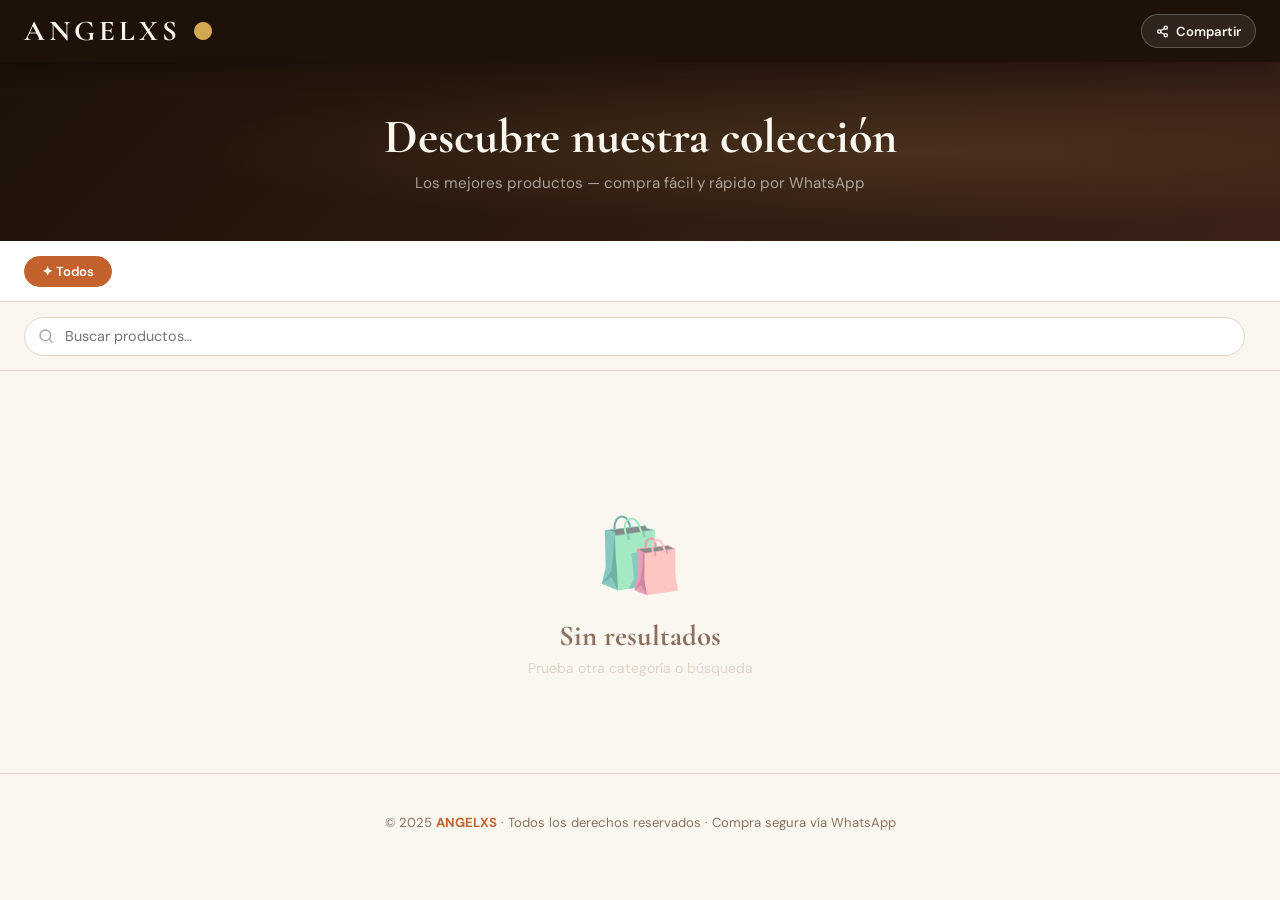
==== commit 6cc20835: "Add files via upload" ====
--- a/index.html
+++ b/index.html
@@ -1,21 +1,255 @@
-<!DOCTYPE html>
-<html lang="es">
-<head>
-<meta charset="UTF-8">
-<meta name="viewport" content="width=device-width, initial-scale=1.0">
-<title>Mi Tienda</title>
-<link rel="stylesheet" href="style.css">
-</head>
-<body>
-
-<header>
-  <h1>🛍️ Mi Tienda</h1>
-</header>
-
-<main>
-  <div id="products" class="grid"></div>
-</main>
-
-<script src="script.js"></script>
-</body>
-</html>+<!DOCTYPE html>
+<html lang="es">
+<head>
+<meta charset="UTF-8"/>
+<meta name="viewport" content="width=device-width,initial-scale=1"/>
+<meta name="description" content="ANGELXS — Tienda online. Los mejores productos con compra directa por WhatsApp."/>
+<meta property="og:title" content="ANGELXS — Tienda Online"/>
+<meta property="og:description" content="Descubre nuestra colección. Compra fácil por WhatsApp."/>
+<title>ANGELXS — Tienda</title>
+<link rel="preconnect" href="https://fonts.googleapis.com"/>
+<link rel="preconnect" href="https://fonts.gstatic.com" crossorigin/>
+<link href="https://fonts.googleapis.com/css2?family=Cormorant+Garamond:ital,wght@0,400;0,600;0,700;1,400&family=DM+Sans:opsz,wght@9..40,300;9..40,400;9..40,500;9..40,600&display=swap" rel="stylesheet"/>
+<style>
+*,*::before,*::after{box-sizing:border-box;margin:0;padding:0}
+:root{
+  --ink:#1E1208;--cream:#FAF7F0;--terra:#C4622D;--terra-d:#A8521E;
+  --gold:#D4A853;--muted:#8B7060;--bdr:#E0D4C8;--white:#fff;
+  --green:#25D366;--green-d:#1DA851;--tag:#F0E8DC;
+  --sh:0 2px 14px rgba(30,18,8,.08);--sh-h:0 12px 34px rgba(30,18,8,.18);
+  --r:18px;--tr:.22s cubic-bezier(.4,0,.2,1);
+}
+body{font-family:'DM Sans',sans-serif;background:var(--cream);color:var(--ink);min-height:100vh}
+h1,h2,h3,h4{font-family:'Cormorant Garamond',serif}
+img{display:block;max-width:100%}
+::-webkit-scrollbar{width:5px;height:5px}::-webkit-scrollbar-track{background:var(--cream)}::-webkit-scrollbar-thumb{background:var(--bdr);border-radius:3px}
+
+/* HEADER */
+.hdr{background:var(--ink);color:var(--cream);padding:.9rem 1.5rem;display:flex;align-items:center;justify-content:space-between;position:sticky;top:0;z-index:200;box-shadow:0 2px 24px rgba(0,0,0,.4)}
+.logo{font-family:'Cormorant Garamond',serif;font-size:1.8rem;font-weight:700;letter-spacing:4px;cursor:default;user-select:none;line-height:1}
+.logo em{color:var(--gold);font-style:normal}
+.btn-ghost{display:flex;align-items:center;gap:.4rem;padding:.45rem .9rem;border-radius:50px;border:1.5px solid rgba(255,255,255,.22);background:rgba(255,255,255,.08);color:var(--cream);font-family:'DM Sans',sans-serif;font-size:.82rem;font-weight:600;cursor:pointer;transition:all var(--tr);white-space:nowrap}
+.btn-ghost:hover{background:rgba(255,255,255,.18);border-color:rgba(255,255,255,.38)}
+
+/* HERO */
+.hero{background:linear-gradient(135deg,var(--ink) 0%,#3A2218 100%);color:var(--cream);padding:3rem 1.5rem;text-align:center;overflow:hidden;position:relative}
+.hero::before{content:'';position:absolute;inset:0;background:radial-gradient(ellipse 80% 60% at 70% 50%,rgba(212,168,83,.14),transparent 70%);pointer-events:none}
+.hero h2{font-size:clamp(1.9rem,5vw,3rem);font-weight:700;position:relative;line-height:1.15}
+.hero p{color:rgba(250,247,240,.6);margin-top:.5rem;font-size:.95rem;position:relative}
+
+/* CATS */
+.cats{display:flex;gap:.5rem;padding:.9rem 1.5rem;overflow-x:auto;background:var(--white);border-bottom:1px solid var(--bdr);position:sticky;top:56px;z-index:100;scrollbar-width:none}
+.cats::-webkit-scrollbar{display:none}
+.cat{padding:.38rem 1.05rem;border-radius:50px;border:1.5px solid var(--terra);background:transparent;color:var(--terra);font-size:.82rem;font-weight:600;cursor:pointer;white-space:nowrap;transition:all var(--tr);font-family:'DM Sans',sans-serif}
+.cat.on,.cat:hover{background:var(--terra);color:#fff}
+
+/* SEARCH */
+.srch{padding:.9rem 1.5rem;background:var(--cream);display:flex;align-items:center;gap:.7rem;border-bottom:1px solid var(--bdr)}
+.sw{position:relative;flex:1}
+.si{position:absolute;left:.85rem;top:50%;transform:translateY(-50%);opacity:.38;pointer-events:none}
+.sinp{width:100%;padding:.6rem 1rem .6rem 2.5rem;border:1.5px solid var(--bdr);border-radius:50px;font-family:'DM Sans',sans-serif;font-size:.9rem;background:var(--white);outline:none;transition:border-color var(--tr)}
+.sinp:focus{border-color:var(--terra)}
+.cnt{font-size:.82rem;color:var(--muted);white-space:nowrap}
+
+/* GRID */
+.grid{display:grid;grid-template-columns:repeat(auto-fill,minmax(260px,1fr));gap:1.4rem;padding:1.8rem 1.5rem;max-width:1400px;margin:0 auto}
+
+/* CARD */
+.card{background:var(--white);border-radius:var(--r);overflow:hidden;cursor:pointer;transition:transform var(--tr),box-shadow var(--tr);box-shadow:var(--sh)}
+.card:hover{transform:translateY(-5px);box-shadow:var(--sh-h)}
+.cmedia{height:230px;overflow:hidden;background:var(--tag);position:relative}
+.cimg{width:100%;height:100%;object-fit:cover;transition:transform .45s ease}
+.card:hover .cimg{transform:scale(1.06)}
+.cno{height:230px;background:linear-gradient(135deg,var(--tag),#E8D9C8);display:flex;align-items:center;justify-content:center;font-size:4.5rem}
+.cbadge{position:absolute;top:.7rem;left:.7rem;background:rgba(30,18,8,.65);color:#fff;padding:.18rem .65rem;border-radius:50px;font-size:.7rem;font-weight:600;text-transform:uppercase;letter-spacing:.5px;backdrop-filter:blur(6px)}
+.cbody{padding:1.1rem}
+.ccat{font-size:.7rem;color:var(--terra);text-transform:uppercase;letter-spacing:1.5px;font-weight:600;margin-bottom:.3rem}
+.cname{font-family:'Cormorant Garamond',serif;font-size:1.22rem;font-weight:700;line-height:1.25;margin-bottom:.4rem}
+.cdesc{font-size:.82rem;color:var(--muted);line-height:1.5;display:-webkit-box;-webkit-line-clamp:2;-webkit-box-orient:vertical;overflow:hidden;min-height:2.45rem;margin-bottom:.9rem}
+.cfoot{display:flex;align-items:center;justify-content:space-between;gap:.5rem}
+.cprice{font-family:'Cormorant Garamond',serif;font-size:1.5rem;font-weight:700}
+.btnwa{display:flex;align-items:center;gap:.38rem;padding:.48rem .95rem;border-radius:50px;border:none;background:var(--green);color:#fff;font-family:'DM Sans',sans-serif;font-size:.82rem;font-weight:600;cursor:pointer;transition:all var(--tr)}
+.btnwa:hover{background:var(--green-d);transform:scale(1.04)}
+
+/* LOADER / EMPTY */
+.ldr{display:flex;align-items:center;justify-content:center;gap:1rem;padding:5rem;color:var(--muted)}
+.ldr span{font-family:'Cormorant Garamond',serif;font-size:1.2rem}
+.sp{display:inline-block;width:22px;height:22px;border:2.5px solid rgba(196,98,45,.2);border-top-color:var(--terra);border-radius:50%;animation:spin .7s linear infinite;flex-shrink:0}
+@keyframes spin{to{transform:rotate(360deg)}}
+.empty{text-align:center;padding:5rem 1.5rem}
+.empty-ico{font-size:4.5rem;margin-bottom:1rem;opacity:.55}
+.empty h3{font-size:1.8rem;color:var(--muted);margin-bottom:.4rem}
+.empty p{color:var(--bdr);font-size:.88rem}
+
+/* OVERLAY/MODAL */
+.ov{position:fixed;inset:0;background:rgba(10,5,2,.72);z-index:500;display:flex;align-items:center;justify-content:center;padding:1rem;backdrop-filter:blur(6px);animation:fi .2s ease}
+@keyframes fi{from{opacity:0}to{opacity:1}}
+.modal{background:var(--white);border-radius:22px;max-width:580px;width:100%;max-height:92vh;overflow-y:auto;position:relative;animation:up .3s cubic-bezier(.34,1.56,.64,1)}
+@keyframes up{from{transform:translateY(28px);opacity:0}to{transform:none;opacity:1}}
+.mx{position:absolute;top:.9rem;right:.9rem;z-index:10;width:36px;height:36px;border-radius:50%;border:none;background:rgba(0,0,0,.52);color:#fff;font-size:1.2rem;cursor:pointer;display:flex;align-items:center;justify-content:center;transition:background var(--tr)}
+.mx:hover{background:rgba(0,0,0,.82)}
+.mmedia{height:310px;overflow:hidden;background:var(--tag)}
+.mmedia img{width:100%;height:100%;object-fit:cover}
+.mno{height:290px;background:linear-gradient(135deg,var(--tag),#E8D9C8);display:flex;align-items:center;justify-content:center;font-size:8rem}
+.mbody{padding:2rem}
+.mcat{font-size:.75rem;color:var(--terra);text-transform:uppercase;letter-spacing:1.5px;font-weight:600;margin-bottom:.4rem}
+.mname{font-size:2.2rem;font-weight:700;line-height:1.2;margin-bottom:.6rem}
+.mprice{font-size:2rem;color:var(--terra);font-weight:700;margin-bottom:1.2rem}
+.mdesc{color:var(--muted);line-height:1.8;margin-bottom:1.8rem;font-size:.95rem}
+.btnwaf{width:100%;padding:1rem;font-size:1.05rem;font-family:'DM Sans',sans-serif;font-weight:700;border:none;cursor:pointer;background:var(--green);color:#fff;border-radius:14px;display:flex;align-items:center;justify-content:center;gap:.65rem;transition:all var(--tr)}
+.btnwaf:hover{background:var(--green-d)}
+
+/* QR */
+.qrbox{background:var(--cream);border-radius:22px;padding:2.5rem 2rem;text-align:center;max-width:340px;width:100%}
+.qrbox h3{font-size:1.9rem;margin-bottom:.4rem}
+.qrbox p{color:var(--muted);font-size:.88rem;margin-bottom:1.5rem}
+.qrimg{width:215px;height:215px;border-radius:14px;border:4px solid var(--bdr);margin:0 auto 1.4rem}
+.crow{display:flex;gap:.5rem}
+.curl{flex:1;padding:.62rem .9rem;border:1.5px solid var(--bdr);border-radius:9px;font-size:.78rem;font-family:'DM Sans',sans-serif;color:var(--muted);background:var(--white);outline:none}
+.cbtn{background:var(--ink);color:#fff;border:none;padding:.62rem 1rem;border-radius:9px;cursor:pointer;font-size:.82rem;font-weight:600;white-space:nowrap;font-family:'DM Sans',sans-serif;transition:background var(--tr)}
+.cbtn:hover{background:#3A2218}
+.qrcl{width:100%;margin-top:1rem;padding:.72rem;background:transparent;border:1.5px solid var(--bdr);border-radius:11px;cursor:pointer;font-family:'DM Sans',sans-serif;font-size:.9rem;font-weight:600;color:var(--muted);transition:all var(--tr)}
+.qrcl:hover{border-color:var(--terra);color:var(--terra)}
+
+/* FOOTER */
+.ftr{text-align:center;padding:2.5rem 1.5rem;color:var(--muted);font-size:.82rem;border-top:1px solid var(--bdr);margin-top:1rem}
+.ftr strong{color:var(--terra)}
+
+@media(max-width:600px){
+  .grid{grid-template-columns:repeat(2,1fr);gap:.75rem;padding:.9rem}
+  .cmedia,.cno{height:170px}
+  .cbody{padding:.75rem}
+  .cname{font-size:1rem}
+  .cprice{font-size:1.2rem}
+  .hero{padding:2rem 1rem}
+  .srch{padding:.7rem 1rem}
+}
+</style>
+</head>
+<body>
+
+<header class="hdr">
+  <div class="logo" id="logo">ANGELXS <em>●</em></div>
+  <button class="btn-ghost" id="btn-share">
+    <svg width="13" height="13" viewBox="0 0 24 24" fill="none" stroke="currentColor" stroke-width="2.5" stroke-linecap="round" stroke-linejoin="round"><circle cx="18" cy="5" r="3"/><circle cx="6" cy="12" r="3"/><circle cx="18" cy="19" r="3"/><line x1="8.59" y1="13.51" x2="15.42" y2="17.49"/><line x1="15.41" y1="6.51" x2="8.59" y2="10.49"/></svg>
+    Compartir
+  </button>
+</header>
+
+<section class="hero">
+  <h2>Descubre nuestra colección</h2>
+  <p>Los mejores productos — compra fácil y rápido por WhatsApp</p>
+</section>
+
+<nav class="cats" id="cats"></nav>
+
+<div class="srch">
+  <div class="sw">
+    <svg class="si" width="16" height="16" viewBox="0 0 24 24" fill="none" stroke="currentColor" stroke-width="2" stroke-linecap="round"><circle cx="11" cy="11" r="8"/><line x1="21" y1="21" x2="16.65" y2="16.65"/></svg>
+    <input class="sinp" id="search" type="search" placeholder="Buscar productos…"/>
+  </div>
+  <span class="cnt" id="cnt"></span>
+</div>
+
+<main>
+  <div class="ldr" id="ldr"><div class="sp"></div><span>Cargando productos…</span></div>
+  <div class="grid" id="grid" style="display:none"></div>
+  <div class="empty" id="empty" style="display:none"><div class="empty-ico">🛍️</div><h3>Sin resultados</h3><p>Prueba otra categoría o búsqueda</p></div>
+</main>
+
+<footer class="ftr">© 2025 <strong>ANGELXS</strong> · Todos los derechos reservados · Compra segura vía WhatsApp</footer>
+<div id="mr"></div>
+
+<script>
+const SB="https://yjoxhucajvefzuxlqkkg.supabase.co",
+KEY="eyJhbGciOiJIUzI1NiIsInR5cCI6IkpXVCJ9.eyJpc3MiOiJzdXBhYmFzZSIsInJlZiI6Inlqb3hodWNhanZlZnp1eGxxa2tnIiwicm9sZSI6ImFub24iLCJpYXQiOjE3NzQ3MjcyNjQsImV4cCI6MjA5MDMwMzI2NH0.jMOBpuZi6LWgga8Uy8SlnePO-ikJdvbaCX9srGJYSl4",
+WA="50375153192",SITE="https://angelxs-tienda.netlify.app",
+EMO={General:"📦",Ropa:"👗",Calzado:"👟","Electrónica":"📱",Hogar:"🏠",Accesorios:"💎",Belleza:"💄",Otros:"✨"};
+let all=[],cat="Todos",q="",tapN=0,tapT=null;
+
+document.addEventListener("DOMContentLoaded",()=>{
+  load();
+  document.getElementById("search").addEventListener("input",e=>{q=e.target.value.toLowerCase();draw()});
+  document.getElementById("btn-share").addEventListener("click",qrModal);
+  document.getElementById("logo").addEventListener("click",()=>{tapN++;clearTimeout(tapT);tapT=setTimeout(()=>tapN=0,3000);if(tapN>=5){tapN=0;location.href="admin.html"}});
+});
+
+async function load(){
+  try{const r=await fetch(`${SB}/rest/v1/products?select=*&active=eq.true&order=created_at.desc`,{headers:{apikey:KEY,Authorization:`Bearer ${KEY}`}});const d=await r.json();all=Array.isArray(d)?d:[];}catch(e){all=[]}
+  buildCats();draw();
+  document.getElementById("ldr").style.display="none";
+  document.getElementById("grid").style.display="";
+}
+
+function buildCats(){
+  const cs=["Todos",...new Set(all.map(p=>p.category||"General"))];
+  const el=document.getElementById("cats");
+  el.innerHTML=cs.map(c=>`<button class="cat${c===cat?" on":""}" data-c="${e(c)}">${c==="Todos"?"✦ Todos":c}</button>`).join("");
+  el.querySelectorAll(".cat").forEach(b=>b.addEventListener("click",()=>{cat=b.dataset.c;el.querySelectorAll(".cat").forEach(x=>x.classList.remove("on"));b.classList.add("on");draw()}));
+}
+
+function draw(){
+  let f=cat==="Todos"?all:all.filter(p=>(p.category||"General")===cat);
+  if(q)f=f.filter(p=>p.name.toLowerCase().includes(q)||(p.description||"").toLowerCase().includes(q));
+  const g=document.getElementById("grid"),em=document.getElementById("empty"),cn=document.getElementById("cnt");
+  cn.textContent=f.length?`${f.length} producto${f.length!==1?"s":""}` :"";
+  if(!f.length){g.style.display="none";em.style.display="";return}
+  em.style.display="none";g.style.display="";
+  g.innerHTML=f.map(p=>{const em2=EMO[p.category]||"📦";return`
+  <article class="card" data-id="${p.id}">
+    ${p.image_url?`<div class="cmedia"><img class="cimg" src="${p.image_url}" alt="${e(p.name)}" loading="lazy"/><span class="cbadge">${e(p.category||"General")}</span></div>`:`<div class="cno">${em2}</div>`}
+    <div class="cbody">
+      <div class="ccat">${e(p.category||"General")}</div>
+      <div class="cname">${e(p.name)}</div>
+      <div class="cdesc">${e(p.description||"Toca para ver detalles")}</div>
+      <div class="cfoot"><span class="cprice">${fmt(p.price)}</span><button class="btnwa">${waico(15)} Comprar</button></div>
+    </div>
+  </article>`}).join("");
+  g.querySelectorAll(".card").forEach(c=>{
+    c.addEventListener("click",ev=>{if(ev.target.closest(".btnwa"))return;const p=all.find(x=>x.id==c.dataset.id);if(p)prodModal(p)});
+    c.querySelector(".btnwa").addEventListener("click",ev=>{ev.stopPropagation();const p=all.find(x=>x.id==c.dataset.id);if(p)goWA(p)});
+  });
+}
+
+function prodModal(p){
+  const em=EMO[p.category]||"📦";
+  document.getElementById("mr").innerHTML=`
+  <div class="ov" id="ov1"><div class="modal"><button class="mx" id="mx1">✕</button>
+    <div class="mmedia">${p.image_url?`<img src="${p.image_url}" alt="${e(p.name)}"/>`:`<div class="mno">${em}</div>`}</div>
+    <div class="mbody">
+      <div class="mcat">${e(p.category||"General")}</div>
+      <h2 class="mname">${e(p.name)}</h2>
+      <div class="mprice">${fmt(p.price)}</div>
+      ${p.description?`<p class="mdesc">${e(p.description)}</p>`:""}
+      <button class="btnwaf" id="bwaf">${waico(22)} Escribir por WhatsApp</button>
+    </div>
+  </div></div>`;
+  const cl=()=>{document.getElementById("mr").innerHTML="";document.removeEventListener("keydown",kh)};
+  document.getElementById("mx1").onclick=cl;
+  document.getElementById("ov1").onclick=ev=>{if(ev.target===ev.currentTarget)cl()};
+  document.getElementById("bwaf").onclick=()=>goWA(p);
+  const kh=ev=>{if(ev.key==="Escape")cl()};document.addEventListener("keydown",kh);
+}
+
+function qrModal(){
+  const qr=`https://api.qrserver.com/v1/create-qr-code/?size=215x215&bgcolor=FAF7F0&color=1E1208&data=${encodeURIComponent(SITE)}`;
+  document.getElementById("mr").innerHTML=`
+  <div class="ov" id="ov2"><div class="qrbox">
+    <h3>Compartir tienda</h3><p>Escanea el QR o copia el enlace</p>
+    <img class="qrimg" src="${qr}" alt="QR"/>
+    <div class="crow"><input class="curl" id="curi" value="${SITE}" readonly/><button class="cbtn" id="cbtn">Copiar</button></div>
+    <button class="qrcl" id="qrcl">Cerrar</button>
+  </div></div>`;
+  const cl=()=>document.getElementById("mr").innerHTML="";
+  document.getElementById("qrcl").onclick=cl;
+  document.getElementById("ov2").onclick=ev=>{if(ev.target===ev.currentTarget)cl()};
+  document.getElementById("cbtn").onclick=()=>{navigator.clipboard.writeText(SITE).then(()=>{const b=document.getElementById("cbtn");b.textContent="¡Copiado!";setTimeout(()=>b.textContent="Copiar",2000)})};
+}
+
+function goWA(p){window.open(`https://wa.me/${WA}?text=${encodeURIComponent(`¡Hola! Me interesa comprar:\n\n*${p.name}*\nPrecio: ${fmt(p.price)}\n\n¿Está disponible?`)}`,"_blank")}
+function fmt(n){return`$${Number(n).toFixed(2)}`}
+function e(s){return String(s).replace(/&/g,"&amp;").replace(/</g,"&lt;").replace(/>/g,"&gt;").replace(/"/g,"&quot;")}
+function waico(s){return`<svg width="${s}" height="${s}" viewBox="0 0 24 24" fill="currentColor"><path d="M17.472 14.382c-.297-.149-1.758-.867-2.03-.967-.273-.099-.471-.148-.67.15-.197.297-.767.966-.94 1.164-.173.199-.347.223-.644.075-.297-.15-1.255-.463-2.39-1.475-.883-.788-1.48-1.761-1.653-2.059-.173-.297-.018-.458.13-.606.134-.133.298-.347.446-.52.149-.174.198-.298.298-.497.099-.198.05-.371-.025-.52-.075-.149-.669-1.612-.916-2.207-.242-.579-.487-.5-.669-.51-.173-.008-.371-.01-.57-.01-.198 0-.52.074-.792.372-.272.297-1.04 1.016-1.04 2.479 0 1.462 1.065 2.875 1.213 3.074.149.198 2.096 3.2 5.077 4.487.709.306 1.262.489 1.694.625.712.227 1.36.195 1.871.118.571-.085 1.758-.719 2.006-1.413.248-.694.248-1.289.173-1.413-.074-.124-.272-.198-.57-.347m-5.421 7.403h-.004a9.87 9.87 0 01-5.031-1.378l-.361-.214-3.741.982.998-3.648-.235-.374a9.86 9.86 0 01-1.51-5.26c.001-5.45 4.436-9.884 9.888-9.884 2.64 0 5.122 1.03 6.988 2.898a9.825 9.825 0 012.893 6.994c-.003 5.45-4.437 9.884-9.885 9.884m8.413-18.297A11.815 11.815 0 0012.05 0C5.495 0 .16 5.335.157 11.892c0 2.096.547 4.142 1.588 5.945L.057 24l6.305-1.654a11.882 11.882 0 005.683 1.448h.005c6.554 0 11.89-5.335 11.893-11.893a11.821 11.821 0 00-3.48-8.413z"/></svg>`}
+</script>
+</body>
+</html>
